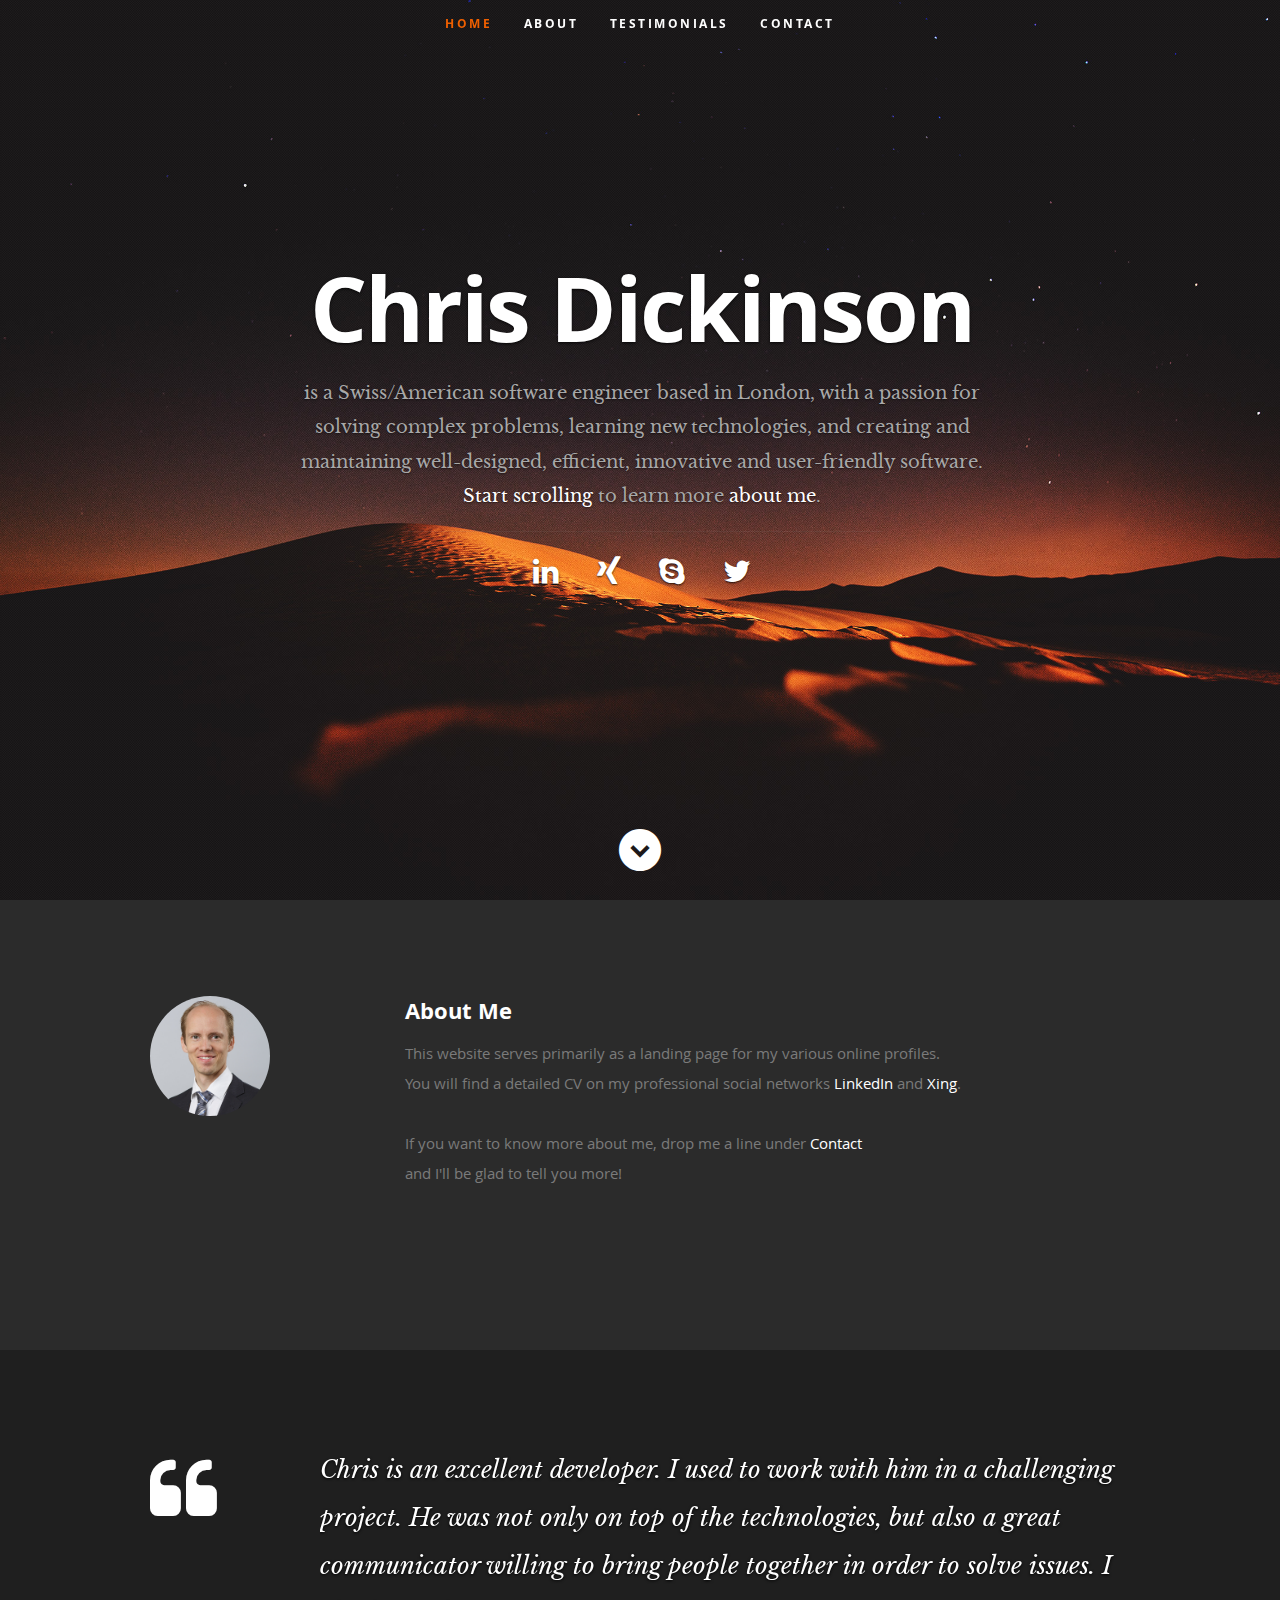
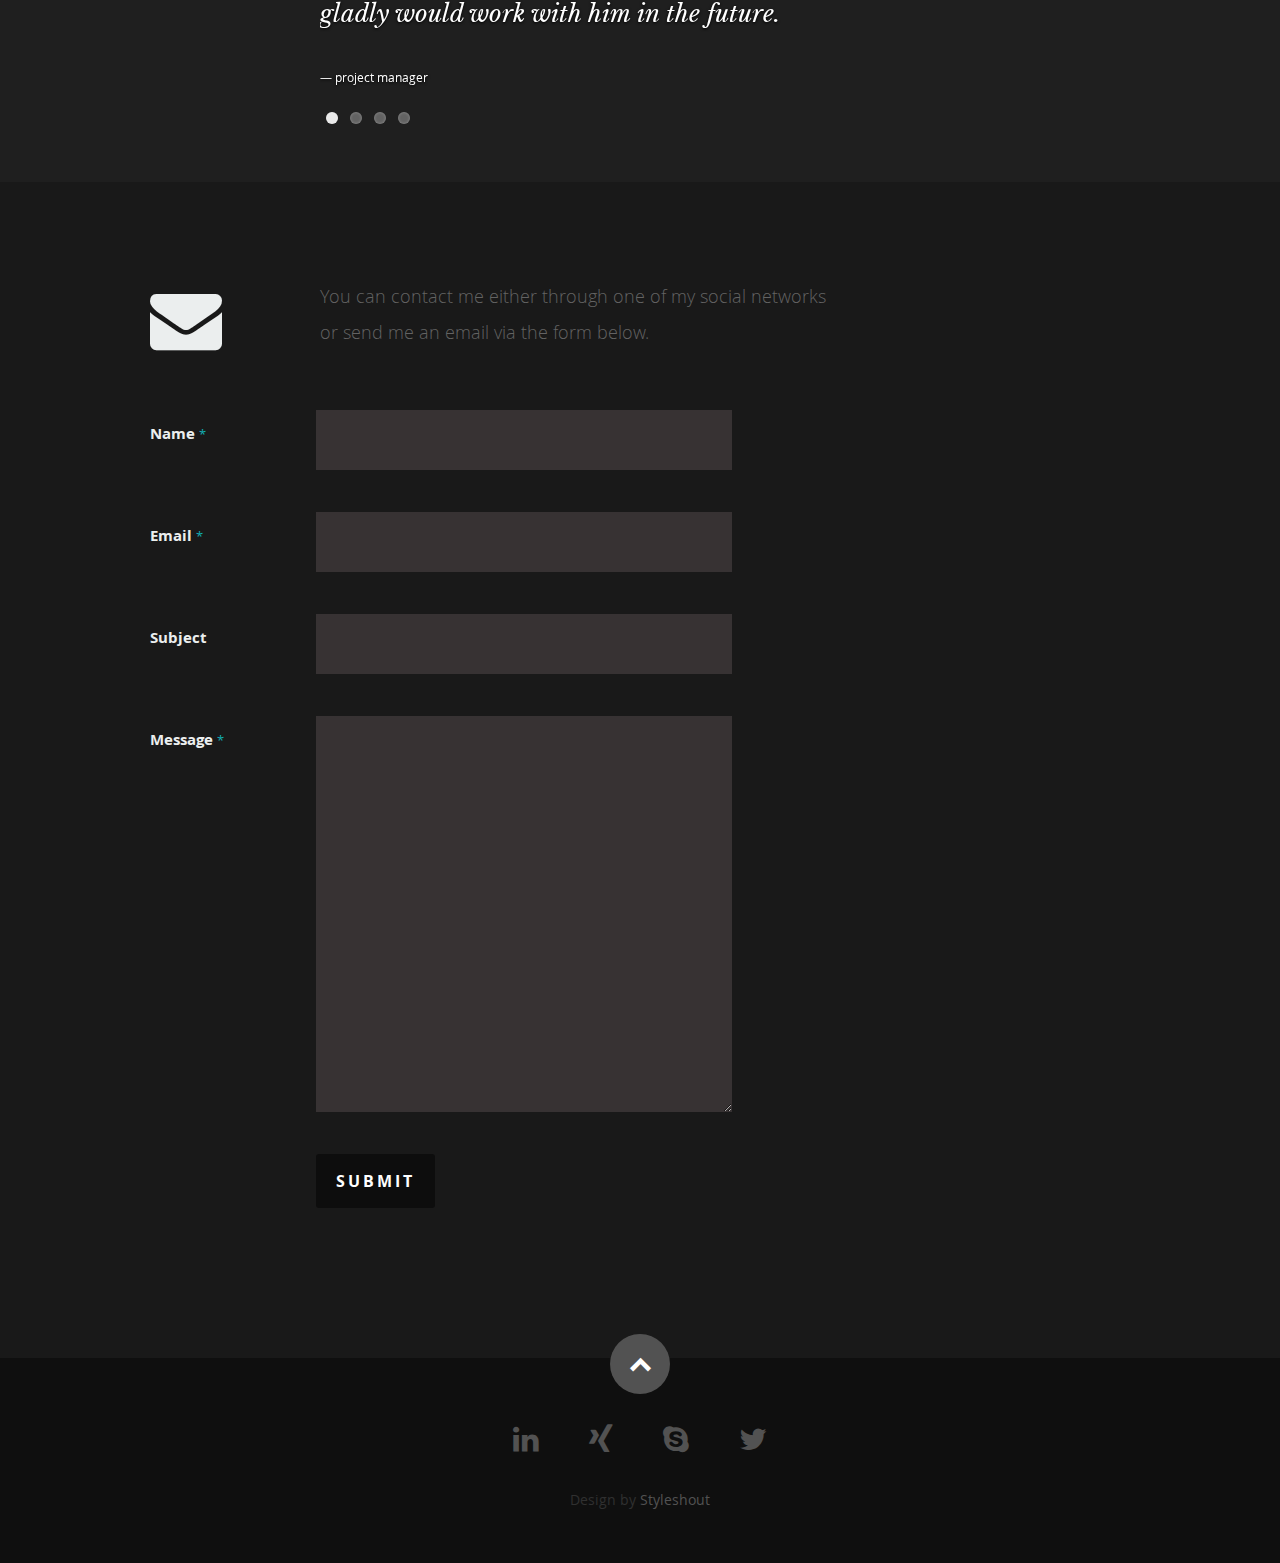
==== index.html @ 1df2025d "Prettier name attributes for 99inbound" ====
<!DOCTYPE html>
<!--[if lt IE 8 ]><html class="no-js ie ie7" lang="en"> <![endif]-->
<!--[if IE 8 ]><html class="no-js ie ie8" lang="en"> <![endif]-->
<!--[if (gte IE 8)|!(IE)]><!--><html class="no-js" lang="en"> <!--<![endif]-->
<head>

   <!--- Basic Page Needs
   ================================================== -->
   <meta charset="utf-8">
   <title>Chris Dickinson</title>
	<meta name="description" content="My personal website">
	<meta name="keywords" content="software developer, computer science, java, web application, spring, java ee, AngularJS, JSF, android">
	<meta name="author" content="Chris Dickinson">

   <!-- Mobile Specific Metas
   ================================================== -->
	<meta name="viewport" content="width=device-width, initial-scale=1, maximum-scale=1">

	<!-- CSS
    ================================================== -->
   <link rel="stylesheet" href="css/default.css">
   <link rel="stylesheet" href="css/layout.css">
   <link rel="stylesheet" href="css/media-queries.css">
   <link rel="stylesheet" href="css/magnific-popup.css">

   <!-- Script
   ================================================== -->
	<script src="js/modernizr.js"></script>

   <!-- Favicons
	================================================== -->
	<link rel="shortcut icon" href="favicon.png" >

</head>

<body>

   <!-- Header
   ================================================== -->
   <header id="home">

      <nav id="nav-wrap">

         <a class="mobile-btn" href="#nav-wrap" title="Show navigation">Show navigation</a>
	      <a class="mobile-btn" href="#" title="Hide navigation">Hide navigation</a>

         <ul id="nav" class="nav">
            <li class="current"><a class="smoothscroll" href="#home">Home</a></li>
            <li><a class="smoothscroll" href="#about">About</a></li>
            <li><a class="smoothscroll" href="#testimonials">Testimonials</a></li>
            <li><a class="smoothscroll" href="#contact">Contact</a></li>
         </ul> <!-- end #nav -->

      </nav> <!-- end #nav-wrap -->

      <div class="row banner">
         <div class="banner-text">
            <h1 class="responsive-headline">Chris Dickinson</h1>
            <h3>is a Swiss/American software engineer based in London, with a passion for solving complex problems, learning new technologies, and creating and maintaining well-designed, efficient, innovative and user-friendly software. <a class="smoothscroll" href="#about">Start scrolling</a> to learn more <a class="smoothscroll" href="#about">about me</a>.</h3>
            <hr />
            <ul class="social">
               <li><a target="_blank" title="LinkedIn" href="https://ch.linkedin.com/in/christopherdickinson"><i class="fa fa-linkedin"></i></a></li>
               <li><a target="_blank" title="Xing" href="https://www.xing.com/profile/Christopher_Dickinson2"><i class="fa fa-xing"></i></a></li>
               <li><a target="_blank" title="Skype" href="skype:switzerland_chris"><i class="fa fa-skype"></i></a></li>
               <li><a target="_blank" title="Twitter" href="https://twitter.com/switz_chris"><i class="fa fa-twitter"></i></a></li>
            </ul>
         </div>
      </div>

      <p class="scrolldown">
         <a class="smoothscroll" href="#about"><i class="icon-down-circle"></i></a>
      </p>

   </header> <!-- Header End -->


   <!-- About Section
   ================================================== -->
   <section id="about">

      <div class="row">

         <div class="three columns">

            <img class="profile-pic"  src="images/profilepic.jpg" alt="" />

         </div>

         <div class="nine columns main-col">

            <h2>About Me</h2>

            <p>This website serves primarily as a landing page for my various online profiles.<br/>
You will find a detailed CV on my professional social networks 
<a target="_blank" href="https://ch.linkedin.com/in/christopherdickinson">LinkedIn</a> and 
<a target="_blank" href="https://www.xing.com/profile/Christopher_Dickinson2">Xing</a>.
            </p>
            <p>If you want to know more about me, drop me a line under <a class="smoothscroll" href="#contact">Contact</a><br/>
and I'll be glad to tell you more!
            </p>

           <div class="row">

               <div class="columns contact-details">
                    <p class="address">&nbsp;
                    </p>
               </div>

               <div class="columns download">
                    <p>&nbsp;
                    </p>
               </div>

            </div> <!-- end row -->

         </div> <!-- end .main-col -->

      </div>

   </section> <!-- About Section End-->

   <!-- Testimonials Section
   ================================================== -->
   <section id="testimonials">

      <div class="text-container">

         <div class="row">

            <div class="two columns header-col">

               <h1><span>Client Testimonials</span></h1>

            </div>

            <div class="ten columns flex-container">

               <div class="flexslider">

                  <ul class="slides">

                     <li>
                        <blockquote>
                           <p>Chris is an excellent developer. I used to work with him in a challenging project. He was not only on top of the technologies, but also a great communicator willing to bring people together in order to solve issues. I gladly would work with him in the future.
                           </p>
                           <cite>project manager</cite>
                        </blockquote>
                     </li> <!-- slide ends -->

                     <li>
                        <blockquote>
                           <p>I really enjoyed working with Christopher. He is enthusiastic in his job, precise, targeting excellence, attentive to other team members, efficient in cooperation with others. He is a quick learner to handle new areas of expertise.
                           </p>
                           <cite>co-worker</cite>
                        </blockquote>
                     </li> <!-- slide ends -->

                     <li>
                        <blockquote>
                           <p>Die Zusammenarbeit war sehr angenehm. Du hast dich in ein neues Thema sehr schnell eingearbeitet und gehörst aktuell zu den besten im Integration Team. Du kommunizierst offen und schnell über Probleme und machst auch gleich Verbesserungsvorschläge.
                           </p>
                           <cite>Projektleiterin</cite>
                        </blockquote>
                     </li> <!-- slide ends -->

                     <li>
                        <blockquote>
                           <p>Chris a réalisé une année de très très grande qualité et a démontré un niveau d’implication très élevé dans un projet extrêmement complexe et demandant un engagement très important. Ce projet portait sur des technologies non connues de Chris au démarrage, il a démontré des facultés très grandes d’apprentissage et d’adaptation à des nouvelles situations. La satisfaction client a été très élevée, si élevée que Chris s’est profilé comme un des meilleurs du team.
                           </p>
                           <cite>supérieur</cite>
                        </blockquote>
                     </li> <!-- slide ends -->

                  </ul>

               </div> <!-- div.flexslider ends -->

            </div> <!-- div.flex-container ends -->

         </div> <!-- row ends -->

       </div>  <!-- text-container ends -->

   </section> <!-- Testimonials Section End-->


   <!-- Contact Section
   ================================================== -->
   <section id="contact">

         <div class="row section-head">

            <div class="two columns header-col">

               <h1><span>Get In Touch</span></h1>

            </div>

            <div class="ten columns">


               <p class="lead">You can contact me either through one of my social networks<br/>
                  or send me an email via the form below.</p>
            </div>

         </div>

         <div class="row">

            <div class="eight columns">

               <!-- form --> 
               <form action="" method="post" id="contactForm" name="contact form">
					<fieldset>

                  <div>
						   <label for="contactName">Name <span class="required">*</span></label>
						   <input type="text" value="" size="35" id="contactName" name="name">
                  </div>

                  <div>
						   <label for="contactEmail">Email <span class="required">*</span></label>
						   <input type="text" value="" size="35" id="contactEmail" name="email">
                  </div>

                  <div>
						   <label for="contactSubject">Subject</label>
						   <input type="text" value="" size="35" id="contactSubject" name="subject">
                  </div>

                  <div>
                     <label for="contactMessage">Message <span class="required">*</span></label>
                     <textarea cols="50" rows="15" id="contactMessage" name="message"></textarea>
                  </div>

                  <div>
                     <button class="submit">Submit</button>
                     <span id="image-loader">
                        <img alt="" src="images/loader.gif">
                     </span>
                  </div>
<input type="hidden" name="company" value="chris.dickinson.ch" />
					</fieldset>
               </form> 
               <!-- Form End -->

               <!-- contact-warning -->
               <div id="message-warning"> Error!</div>
               <!-- contact-success -->
				   <div id="message-success">
                  <i class="fa fa-check"></i>Your message was sent, thank you!<br>
				   </div>

            </div>

      </div>

   </section> <!-- Contact Section End-->


   <!-- footer
   ================================================== -->
   <footer>

      <div class="row">

         <div class="twelve columns">

            <ul class="social-links">
               <li><a target="_blank" title="LinkedIn" href="https://ch.linkedin.com/in/christopherdickinson"><i class="fa fa-linkedin"></i></a></li>
               <li><a target="_blank" title="Xing" href="https://www.xing.com/profile/Christopher_Dickinson2"><i class="fa fa-xing"></i></a></li>
               <li><a target="_blank" title="Skype" href="skype:switzerland_chris"><i class="fa fa-skype"></i></a></li>
               <li><a target="_blank" title="Twitter" href="https://twitter.com/switz_chris"><i class="fa fa-twitter"></i></a></li>
            </ul>

            <ul class="copyright">
               <li>Design by <a title="Styleshout" href="http://www.styleshout.com/">Styleshout</a></li>   
            </ul>

         </div>

         <div id="go-top"><a class="smoothscroll" title="Back to Top" href="#home"><i class="icon-up-open"></i></a></div>

      </div>

   </footer> <!-- Footer End-->

   <!-- Java Script
   ================================================== -->
   <script src="https://ajax.googleapis.com/ajax/libs/jquery/1.10.2/jquery.min.js"></script>
   <script>window.jQuery || document.write('<script src="js/jquery-1.10.2.min.js"><\/script>')</script>
   <script type="text/javascript" src="js/jquery-migrate-1.2.1.min.js"></script>

   <script src="js/jquery.flexslider.js"></script>
   <script src="js/waypoints.js"></script>
   <script src="js/jquery.fittext.js"></script>
   <script src="js/magnific-popup.js"></script>
   <script src="js/init.js"></script>

</body>

</html>
---- css/default.css ----
/*
=====================================================================
*   Ceevee v1.0 Default Stylesheet
*   url: styleshout.com
*   03-17-2014
=====================================================================

TOC:
a. Webfonts and Icon fonts
b. Reset
c. Default Styles
   1. Basic
   2. Typography
   3. Links
   4. Images
   5. Buttons
   6. Forms
d. Grid
e. Others
   1. Clearing
   2. Misc

=====================================================================  */

/* ------------------------------------------------------------------ */
/* a. Webfonts and Icon fonts
 ------------------------------------------------------------------ */

@import url("fonts.css");
@import url("fontello/css/fontello.css");
@import url("font-awesome/css/font-awesome.min.css");

/* ------------------------------------------------------------------
/* b. Reset
      Adapted from:
      Normalize.css - https://github.com/necolas/normalize.css/
      HTML5 Doctor Reset - html5doctor.com/html-5-reset-stylesheet/
/* ------------------------------------------------------------------ */

html, body, div, span, object, iframe,
h1, h2, h3, h4, h5, h6, p, blockquote, pre,
abbr, address, cite, code,
del, dfn, em, img, ins, kbd, q, samp,
small, strong, sub, sup, var,
b, i,
dl, dt, dd, ol, ul, li,
fieldset, form, label, legend,
table, caption, tbody, tfoot, thead, tr, th, td,
article, aside, canvas, details, figcaption, figure,
footer, header, hgroup, menu, nav, section, summary,
time, mark, audio, video {
   margin: 0;
   padding: 0;
   border: 0;
   outline: 0;
   font-size: 100%;
   vertical-align: baseline;
   background: transparent;
}

article,aside,details,figcaption,figure,
footer,header,hgroup,menu,nav,section {
   display: block;
}

audio,
canvas,
video {
   display: inline-block;
}

audio:not([controls]) {
   display: none;
   height: 0;
}

[hidden] { display: none; }

code, kbd, pre, samp {
   font-family: monospace, serif;
   font-size: 1em;
}

pre {
   white-space: pre;
   white-space: pre-wrap;
   word-wrap: break-word;
}

blockquote, q { quotes: &#8220 &#8220; }

blockquote:before, blockquote:after,
q:before, q:after {
   content: '';
   content: none;
}

ins {
   background-color: #ff9;
   color: #000;
   text-decoration: none;
}

mark {
   background-color: #A7F4F6;
   color: #555;
}

del { text-decoration: line-through; }

abbr[title], dfn[title] {
   border-bottom: 1px dotted;
   cursor: help;
}

table {
   border-collapse: collapse;
   border-spacing: 0;
}


/* ------------------------------------------------------------------ */
/* c. Default and Basic Styles
      Adapted from:
      Skeleton CSS Framework - http://www.getskeleton.com/
      Typeplate Typographic Starter Kit - http://typeplate.com/
/* ------------------------------------------------------------------ */

/*  1. Basic  ------------------------------------------------------- */

*,
*:before,
*:after {
   -moz-box-sizing: border-box;
   -webkit-box-sizing: border-box;
   box-sizing: border-box;
}

html {
   font-size: 62.5%;
   -webkit-font-smoothing: antialiased;
}

body {
   background: #fff;
   font-family: 'opensans-regular', sans-serif;
   font-weight: normal;
   font-size: 15px;
   line-height: 30px;
	color: #838C95;

   -webkit-font-smoothing: antialiased; /* Fix for webkit rendering */
	-webkit-text-size-adjust: 100%;
}

/*  2. Typography
       Vertical rhythm with leading derived from 6
--------------------------------------------------------------------- */

h1, h2, h3, h4, h5, h6 {
   color: #313131;
	font-family: 'opensans-bold', sans-serif;
   font-weight: normal;
}
h1 a, h2 a, h3 a, h4 a, h5 a, h6 a { font-weight: inherit; }
h1 { font-size: 38px; line-height: 42px; margin-bottom: 12px; letter-spacing: -1px; }
h2 { font-size: 28px; line-height: 36px; margin-bottom: 6px; }
h3 { font-size: 22px; line-height: 30px; margin-bottom: 12px; }
h4 { font-size: 20px; line-height: 30px; margin-bottom: 6px; }
h5 { font-size: 18px; line-height: 30px; }
h6 { font-size: 14px; line-height: 30px; }
.subheader { }

p { margin: 0 0 30px 0; }
p img { margin: 0; }
p.lead {
   font: 19px/36px 'opensans-light', sans-serif;
   margin-bottom: 18px;
}

/* for 'em' and 'strong' tags, font-size and line-height should be same with
the body tag due to rendering problems in some browsers */
em { font: 15px/30px 'opensans-italic', sans-serif; }
strong, b { font: 15px/30px 'opensans-bold', sans-serif; }
small { font-size: 11px; line-height: inherit; }

/*	Blockquotes */
blockquote {
   margin: 30px 0px;
   padding-left: 40px;
   position: relative;
}
blockquote:before {
   content: "\201C";
   opacity: 0.45;
   font-size: 80px;
   line-height: 0px;
   margin: 0;
   font-family: arial, sans-serif;

   position: absolute;
   top:  30px;
	left: 0;
}
blockquote p {
   font-family: 'librebaskerville-italic', serif;
   padding: 0;
   font-size: 18px;
   line-height: 36px;
}
blockquote cite {
   display: block;
   font-size: 12px;
   font-style: normal;
   line-height: 18px;
}
blockquote cite:before { content: "\2014 \0020"; }
blockquote cite a,
blockquote cite a:visited { color: #8B9798; border: none }

/* ---------------------------------------------------------------------
/*  Pull Quotes Markup
/*
    <aside class="pull-quote">
		<blockquote>
			<p></p>
		</blockquote>
	 </aside>
/*
/* --------------------------------------------------------------------- */
.pull-quote {
   position: relative;
	padding: 18px 30px 18px 0px;
}
.pull-quote:before,
.pull-quote:after {
	height: 1em;
	opacity: 0.45;
	position: absolute;
	font-size: 80px;
   font-family: Arial, Sans-Serif;
}
.pull-quote:before {
	content: "\201C";
	top:  33px;
	left: 0;
}
.pull-quote:after {
	content: '\201D';
	bottom: -33px;
	right: 0;
}
.pull-quote blockquote {
   margin: 0;
}
.pull-quote blockquote:before {
   content: none;
}

/* Abbreviations */
abbr {
   font-family: 'opensans-bold', sans-serif;
	font-variant: small-caps;
	text-transform: lowercase;
   letter-spacing: .5px;
	color: gray;
}
abbr:hover { cursor: help; }

/* drop cap */
.drop-cap:first-letter {
	float: left;
	margin: 0;
	padding: 14px 6px 0 0;
	font-size: 84px;
	font-family: /* Copperplate */ 'opensans-bold', sans-serif;
   line-height: 60px;
	text-indent: 0;
	background: transparent;
	color: inherit;
}

hr { border: solid #E3E3E3; border-width: 1px 0 0; clear: both; margin: 11px 0 30px; height: 0; }


/*  3. Links  ------------------------------------------------------- */

a, a:visited {
   text-decoration: none;
   outline: 0;
   color: #11ABB0;

   -webkit-transition: color .3s ease-in-out;
   -moz-transition: color .3s ease-in-out;
   -o-transition: color .3s ease-in-out;
   transition: color .3s ease-in-out;
}
a:hover, a:focus { color: #313131; }
p a, p a:visited { line-height: inherit; }


/*  4. List  --------------------------------------------------------- */

ul, ol { margin-bottom: 24px; margin-top: 12px; }
ul { list-style: none outside; }
ol { list-style: decimal; }
ol, ul.square, ul.circle, ul.disc { margin-left: 30px; }
ul.square { list-style: square outside; }
ul.circle { list-style: circle outside; }
ul.disc { list-style: disc outside; }
ul ul, ul ol,
ol ol, ol ul { margin: 6px 0 6px 30px; }
ul ul li, ul ol li,
ol ol li, ol ul li { margin-bottom: 6px; }
li { line-height: 18px; margin-bottom: 12px; }
ul.large li { }
li p { }

/* ---------------------------------------------------------------------
/*  Stats Tab Markup

    <ul class="stats-tabs">
		<li><a href="#">[value]<b>[name]</b></a></li>
	 </ul>

    Extend this object into your markup.
/*
/* --------------------------------------------------------------------- */
.stats-tabs {
   padding: 0;
   margin: 24px 0;
}
.stats-tabs li {
	display: inline-block;
	margin: 0 10px 18px 0;
	padding: 0 10px 0 0;
	border-right: 1px solid #ccc;
}
.stats-tabs li:last-child {
	margin: 0;
	padding: 0;
	border: none;
}
.stats-tabs li a {
	display: inline-block;
	font-size: 22px;
	font-family: 'opensans-bold', sans-serif;
   border: none;
   color: #313131;
}
.stats-tabs li a:hover {
   color:#11ABB0;
}
.stats-tabs li a b {
	display: block;
	margin: 6px 0 0 0;
	font-size: 13px;
	font-family: 'opensans-regular', sans-serif;
   color: #8B9798;
}

/* definition list */
dl { margin: 12px 0; }
dt { margin: 0; color:#11ABB0; }
dd { margin: 0 0 0 20px; }

/* Lining Definition Style Markup */
.lining dt,
.lining dd {
	display: inline;
	margin: 0;
}
.lining dt + dt:before,
.lining dd + dt:before {
	content: "\A";
	white-space: pre;
}
.lining dd + dd:before {
	content: ", ";
}
.lining dd:before {
	content: ": ";
	margin-left: -0.2em;
}

/* Dictionary Definition Style Markup */
.dictionary-style dt {
	display: inline;
	counter-reset: definitions;
}
.dictionary-style dt + dt:before {
	content: ", ";
	margin-left: -0.2em;
}
.dictionary-style dd {
	display: block;
	counter-increment: definitions;
}
.dictionary-style dd:before {
	content: counter(definitions, decimal) ". ";
}

/* Pagination */
.pagination {
   margin: 36px auto;
   text-align: center;
}
.pagination ul li {
   display: inline-block;
   margin: 0;
   padding: 0;
}
.pagination .page-numbers {
   font: 15px/18px 'opensans-bold', sans-serif;
   display: inline-block;
   padding: 6px 10px;
   margin-right: 3px;
   margin-bottom: 6px;
	color: #6E757C;
	background-color: #E6E8EB;

	-webkit-transition: all 200ms ease-in-out;
	-moz-transition: all 200ms ease-in-out;
	-o-transition: all 200ms ease-in-out;
	-ms-transition: all 200ms ease-in-out;
	transition: all 200ms ease-in-out;

   -moz-border-radius: 3px;
   -webkit-border-radius: 3px;
   -khtml-border-radius: 3px;
	border-radius: 3px;
}
.pagination .page-numbers:hover {
   background: #838A91;
   color: #fff;
}
.pagination .current,
.pagination .current:hover {
   background-color: #11ABB0;
   color: #fff;
}
.pagination .inactive,
.pagination .inactive:hover {
   background-color: #E6E8EB;
	color: #A9ADB2;
}
.pagination .prev, .pagination .next {}

/*  5. Images  --------------------------------------------------------- */

img {
   max-width: 100%;
   height: auto;
}
img.pull-right { margin: 12px 0px 0px 18px; }
img.pull-left { margin: 12px 18px 0px 0px; }

/*  6. Buttons  --------------------------------------------------------- */

.button,
.button:visited,
button,
input[type="submit"],
input[type="reset"],
input[type="button"] {
   font: 16px/30px 'opensans-bold', sans-serif;
   background: #11ABB0;
   display: inline-block;
	text-decoration: none;
   letter-spacing: 0;
   color: #fff;
	padding: 12px 20px;
	margin-bottom: 18px;
   border: none;
   cursor: pointer;
   height: auto;

   -webkit-transition: all .2s ease-in-out;
	-moz-transition: all .2s ease-in-out;
	-o-transition: all .2s ease-in-out;
	-ms-transition: all .2s ease-in-out;
	transition: all .2s ease-in-out;

   -moz-border-radius: 3px;
   -webkit-border-radius: 3px;
   -khtml-border-radius: 3px;
   border-radius: 3px;
}

.button:hover,
button:hover,
input[type="submit"]:hover,
input[type="reset"]:hover,
input[type="button"]:hover {
   background: #3d4145;
   color: #fff;
}

.button:active,
button:active,
input[type="submit"]:active,
input[type="reset"]:active,
input[type="button"]:active {
   background: #3d4145;
   color: #fff;
}

.button.full-width,
button.full-width,
input[type="submit"].full-width,
input[type="reset"].full-width,
input[type="button"].full-width {
	width: 100%;
	padding-left: 0 !important;
	padding-right: 0 !important;
	text-align: center;
}

/* Fix for odd Mozilla border & padding issues */
button::-moz-focus-inner,
input::-moz-focus-inner {
    border: 0;
    padding: 0;
}


/*  7. Forms  --------------------------------------------------------- */

form { margin-bottom: 24px; }
fieldset { margin-bottom: 24px; }

input[type="text"],
input[type="password"],
input[type="email"],
textarea,
select {
   display: block;
   padding: 18px 15px;
   margin: 0 0 24px 0;
   border: 0;
   outline: none;
   vertical-align: middle;
   min-width: 225px;
	max-width: 100%;
   font-size: 15px;
   line-height: 24px;
	color: #647373;
	background: #D3D9D9;

}

/* select { padding: 0;
   width: 220px;
   } */

input[type="text"]:focus,
input[type="password"]:focus,
input[type="email"]:focus,
textarea:focus {
   color: #B3B7BC;
	background-color: #3d4145;
}

textarea { min-height: 220px; }

label,
legend {
   font: 16px/24px 'opensans-bold', sans-serif;
	margin: 12px 0;
   color: #3d4145;
   display: block;
}
label span,
legend span {
	color: #8B9798;
   font: 14px/24px 'opensans-regular', sans-serif;
}

input[type="checkbox"],
input[type="radio"] {
    font-size: 15px;
    color: #737373;
}

input[type="checkbox"] { display: inline; }

/* ------------------------------------------------------------------ */
/* d. Grid
---------------------------------------------------------------------
   gutter = 40px.
/* ------------------------------------------------------------------ */

/* default
--------------------------------------------------------------- */
.row {
   width: 96%;
   max-width: 1020px;
   margin: 0 auto;
}
/* fixed width for IE8 */
.ie .row { width: 1000px ; }

.narrow .row { max-width: 980px; }

.row .row { width: auto; max-width: none; margin: 0 -20px; }

/* row clearing */
.row:before,
.row:after {
    content: " ";
    display: table;
}
.row:after {
    clear: both;
}

.column, .columns {
   position: relative;
   padding: 0 20px;
   min-height: 1px;
   float: left;
}
.column.centered, .columns.centered  {
    float: none;
    margin: 0 auto;
}

/* removed gutters */
.row.collapsed > .column,
.row.collapsed > .columns,
.column.collapsed, .columns.collapsed  { padding: 0; }

[class*="column"] + [class*="column"]:last-child { float: right; }
[class*="column"] + [class*="column"].end { float: right; }

/* column widths */
.row .one         { width: 8.33333%; }
.row .two         { width: 16.66667%; }
.row .three       { width: 25%; }
.row .four        { width: 33.33333%; }
.row .five        { width: 41.66667%; }
.row .six         { width: 50%; }
.row .seven       { width: 58.33333%; }
.row .eight       { width: 66.66667%; }
.row .nine        { width: 75%; }
.row .ten         { width: 83.33333%; }
.row .eleven      { width: 91.66667%; }
.row .twelve      { width: 100%; }

/* Offsets */
.row .offset-1    { margin-left: 8.33333%; }
.row .offset-2    { margin-left: 16.66667%; }
.row .offset-3    { margin-left: 25%; }
.row .offset-4    { margin-left: 33.33333%; }
.row .offset-5    { margin-left: 41.66667%; }
.row .offset-6    { margin-left: 50%; }
.row .offset-7    { margin-left: 58.33333%; }
.row .offset-8    { margin-left: 66.66667%; }
.row .offset-9    { margin-left: 75%; }
.row .offset-10   { margin-left: 83.33333%; }
.row .offset-11   { margin-left: 91.66667%; }

/* Push/Pull */
.row .push-1      { left: 8.33333%; }
.row .pull-1      { right: 8.33333%; }
.row .push-2      { left: 16.66667%; 	}
.row .pull-2      { right: 16.66667%; }
.row .push-3      { left: 25%; }
.row .pull-3      { right: 25%;	}
.row .push-4      { left: 33.33333%; }
.row .pull-4      { right: 33.33333%; }
.row .push-5      { left: 41.66667%; }
.row .pull-5      { right: 41.66667%; }
.row .push-6      { left: 50%; }
.row .pull-6      { right: 50%; }
.row .push-7      { left: 58.33333%; }
.row .pull-7      { right: 58.33333%; }
.row .push-8      { left: 66.66667%; 	}
.row .pull-8      { right: 66.66667%; }
.row .push-9      { left: 75%; }
.row .pull-9      { right: 75%; }
.row .push-10     { left: 83.33333%; }
.row .pull-10     { right: 83.33333%; }
.row .push-11     { left: 91.66667%; }
.row .pull-11     { right: 91.66667%; }

/* block grids
--------------------------------------------------------------------- */
.bgrid-sixths [class*="column"]   { width: 16.66667%; }
.bgrid-quarters [class*="column"] { width: 25%; }
.bgrid-thirds [class*="column"]   { width: 33.33333%; }
.bgrid-halves [class*="column"]   { width: 50%; }

[class*="bgrid"] [class*="column"] + [class*="column"]:last-child { float: left; }

/* Left clearing for block grid columns - columns that changes width in
different screen sizes. Allows columns with different heights to align
properly.
--------------------------------------------------------------------- */
.first { clear: left; }   /* first column in default screen */
.s-first { clear: none; } /* first column in smaller screens */

/* smaller screens
--------------------------------------------------------------- */
@media only screen and (max-width: 900px) {

   /* block grids on small screens */
   .s-bgrid-sixths [class*="column"]   { width: 16.66667%; }
   .s-bgrid-quarters [class*="column"] { width: 25%; }
   .s-bgrid-thirds [class*="column"]   { width: 33.33333%; }
   .s-bgrid-halves [class*="column"]   { width: 50%; }

   /* block grids left clearing */
   .first { clear: none; }
   .s-first { clear: left; }

}

/* mobile wide/smaller tablets
--------------------------------------------------------------- */
@media only screen and (max-width: 767px) {

   .row {
	   width: 460px;
	   margin: 0 auto;
      padding: 0;
	}
   .column, .columns {
	   width: auto !important;
	   float: none;
	   margin-left: 0;
	   margin-right: 0;
      padding: 0 30px;
   }
   .row .row { width: auto; max-width: none; margin: 0 -30px; }

   [class*="column"] + [class*="column"]:last-child { float: none; }
   [class*="bgrid"] [class*="column"] + [class*="column"]:last-child { float: none; }

   /* Offsets */
   .row .offset-1    { margin-left: 0%; }
   .row .offset-2    { margin-left: 0%; }
   .row .offset-3    { margin-left: 0%; }
   .row .offset-4    { margin-left: 0%; }
   .row .offset-5    { margin-left: 0%; }
   .row .offset-6    { margin-left: 0%; }
   .row .offset-7    { margin-left: 0%; }
   .row .offset-8    { margin-left: 0%; }
   .row .offset-9    { margin-left: 0%; }
   .row .offset-10   { margin-left: 0%; }
   .row .offset-11   { margin-left: 0%; }
}

/* mobile narrow
--------------------------------------------------------------- */
@media only screen and (max-width: 460px) {

   .row { width: auto; }

}

/* larger screens
--------------------------------------------------------------- */
@media screen and (min-width: 1200px) {

   .wide .row { max-width: 1180px; }

}

/* ------------------------------------------------------------------ */
/* e. Others
/* ------------------------------------------------------------------ */

/*  1. Clearing
    (http://nicolasgallagher.com/micro-clearfix-hack/
--------------------------------------------------------------------- */

.cf:before,
.cf:after {
    content: " ";
    display: table;
}
.cf:after {
    clear: both;
}

/*  2. Misc -------------------------------------------------------- */

.remove-bottom { margin-bottom: 0 !important; }
.half-bottom { margin-bottom: 12px !important; }
.add-bottom { margin-bottom: 24px !important; }
.no-border { border: none; }

.text-center  { text-align: center !important; }
.text-left    { text-align: left !important; }
.text-right   { text-align: right !important; }
.pull-left    { float: left !important; }
.pull-right   { float: right !important; }
.align-center {
	margin-left: auto !important;
	margin-right: auto !important;
	text-align: center !important;
}
---- css/layout.css ----
/*
=====================================================================
*   Ceevee v1.0 Layout Stylesheet
*   url: styleshout.com
*   03-18-2014
=====================================================================

   TOC:
   a. General Styles
   b. Header Styles
   c. About Section
   d. Resume Section
   e. Portfolio Section
   f. Call To Action Section
   g. Testimonials Section
   h. Contact Section
   i. Footer

===================================================================== */

/* ------------------------------------------------------------------ */
/* a. General Styles
/* ------------------------------------------------------------------ */

body { background: #0f0f0f; }

/* ------------------------------------------------------------------ */
/* b. Header Styles
/* ------------------------------------------------------------------ */

header {
   position: relative;
   height: 800px;
   min-height: 500px;
   width: 100%;
   background: #161415 url(../images/header-background.jpg) no-repeat top center;
   background-size: cover !important;
	-webkit-background-size: cover !important;
   text-align: center;
   overflow: hidden;
}

/* vertically center banner section */
header:before {
   content: '';
   display: inline-block;
   vertical-align: middle;
   height: 100%;
}
header .banner {
   display: inline-block;
   vertical-align: middle;
   margin: 0 auto;
   width: 85%;
   padding-bottom: 30px;s
   text-align: center;
}

header .banner-text { width: 100%; }
header .banner-text h1 {
   font: 90px/1.1em 'opensans-bold', sans-serif;
   color: #fff;
   letter-spacing: -2px;
   margin: 0 auto 18px auto;
   text-shadow: 0px 1px 3px rgba(0, 0, 0, .8);
}
header .banner-text h3 {
   font: 18px/1.9em 'librebaskerville-regular', serif;
   color: #A8A8A8;
   margin: 0 auto;
   width: 70%;
   text-shadow: 0px 1px 2px rgba(0, 0, 0, .5);
}
header .banner-text h3 span,
header .banner-text h3 a {
   color: #fff;
}
header .banner-text hr {
   width: 47%;
   margin: 18px auto 24px auto;
   border-color: #2F2D2E;
   border-color: rgba(150, 150, 150, .1);
}

/* header social links */
header .social {
   margin: 24px 0;
   padding: 0;
   font-size: 30px;
   text-shadow: 0px 1px 2px rgba(0, 0, 0, .8);
}
header .social li {
   display: inline-block;
   margin: 0 15px;
   padding: 0;
}
header .social li a { color: #fff; }
header .social li a:hover { color: #11ABB0; }

/* scrolldown link */
header .scrolldown a {
   position: absolute;
   bottom: 30px;
   left: 50%;
   margin-left: -29px;
   color: #fff;
   display: block;
   height: 42px;
   width: 42px;
   font-size: 42px;
   line-height: 42px;
   color: #fff;
   border-radius: 100%;

   -webkit-transition: all .3s ease-in-out;
   -moz-transition: all .3s ease-in-out;
   -o-transition: all .3s ease-in-out;
   transition: all .3s ease-in-out;
}
header .scrolldown a:hover { color: #11ABB0; }

/* primary navigation
--------------------------------------------------------------------- */
#nav-wrap ul, #nav-wrap li, #nav-wrap a {
	 margin: 0;
	 padding: 0;
	 border: none;
	 outline: none;
}

/* nav-wrap */
#nav-wrap {
   font: 12px 'opensans-bold', sans-serif;
   width: 100%;
   text-transform: uppercase;
   letter-spacing: 2.5px;
   margin: 0 auto;
   z-index: 100;
   position: fixed;
   left: 0;
   top: 0;
}
.opaque { background-color: #333; }

/* hide toggle button */
#nav-wrap > a.mobile-btn { display: none; }

ul#nav {
   min-height: 48px;
   width: auto;

   /* center align the menu */
   text-align: center;
}
ul#nav li {
   position: relative;
   list-style: none;
   height: 48px;
   display: inline-block;
}

/* Links */
ul#nav li a {

/* 8px padding top + 8px padding bottom + 32px line-height = 48px */

   display: inline-block;
   padding: 8px 13px;
   line-height: 32px;
	text-decoration: none;
   text-align: left;
   color: #fff;

	-webkit-transition: color .2s ease-in-out;
	-moz-transition: color .2s ease-in-out;
	-o-transition: color .2s ease-in-out;
	-ms-transition: color .2s ease-in-out;
	transition: color .2s ease-in-out;
}

ul#nav li a:active { background-color: transparent !important; }
ul#nav li.current a { color: #F06000; }


/* ------------------------------------------------------------------ */
/* c. About Section
/* ------------------------------------------------------------------ */

#about {
   background: #2B2B2B;
   padding-top: 96px;
   padding-bottom: 66px;
   overflow: hidden;
}

#about a, #about a:visited  { color: #fff; }
#about a:hover, #about a:focus { color: #11ABB0; }

#about h2 {
   font: 22px/30px 'opensans-bold', sans-serif;
   color: #fff;
   margin-bottom: 12px;
}
#about p {
   line-height: 30px;
   color: #7A7A7A;
}
#about .profile-pic {
   position: relative;
   width: 120px;
   height: 120px;
   border-radius: 100%;
}
#about .contact-details { width: 41.66667%; }
#about .download {
   width: 58.33333%;
   padding-top: 6px;
}
#about .main-col { padding-right: 5%; }
#about .download .button {
   margin-top: 6px;
   background: #444;
}
#about .download .button:hover {
   background: #fff;
   color: #2B2B2B;
}
#about .download .button i {
   margin-right: 15px;
   font-size: 20px;
}


/* ------------------------------------------------------------------ */
/* d. Resume Section
/* ------------------------------------------------------------------ */

#resume {
   background: #fff;
   padding-top: 90px;
   padding-bottom: 72px;
   overflow: hidden;
}

#resume a, #resume a:visited  { color: #11ABB0; }
#resume a:hover, #resume a:focus { color: #313131; }

#resume h1 {
   font: 18px/24px 'opensans-bold', sans-serif;
   text-transform: uppercase;
   letter-spacing: 1px;
}
#resume h1 span {
   border-bottom: 3px solid #11ABB0;
   padding-bottom: 6px;
}
#resume h3 {
   font: 25px/30px 'opensans-bold', sans-serif;
}

#resume .header-col { padding-top: 9px; }
#resume .main-col { padding-right: 10%; }

.education, .work {
   margin-bottom: 48px;
   padding-bottom: 24px;
   border-bottom: 1px solid #E8E8E8;
}
#resume .info {
   font: 16px/24px 'librebaskerville-italic', serif;
   color: #6E7881;
   margin-bottom: 18px;
   margin-top: 9px;
}
#resume .info span {
   margin-right: 5px;
   margin-left: 5px;
}
#resume .date {
   font: 15px/24px 'opensans-regular', sans-serif;
   margin-top: 6px;
}

/*----------------------------------------------*/
/*	Skill Bars
/*----------------------------------------------*/

.bars {
	width: 95%;
	float: left;
	padding: 0;
	text-align: left;
}
.bars .skills {
  	margin-top: 36px;
   list-style: none;
}
.bars li {
   position: relative;
  	margin-bottom: 60px;
  	background: #ccc;
  	height: 42px;
  	border-radius: 3px;
}
.bars li em {
	font: 15px 'opensans-bold', sans-serif;
   color: #313131;
	text-transform: uppercase;
   letter-spacing: 2px;
	font-weight: normal;
   position: relative;
	top: -36px;
}
.bar-expand {
   position: absolute;
   left: 0;
   top: 0;

   margin: 0;
   padding-right: 24px;
  	background: #313131;
   display: inline-block;
  	height: 42px;
   line-height: 42px;
   border-radius: 3px 0 0 3px;
}

.photoshop {
  	width: 60%;
  	-moz-animation: photoshop 2s ease;
  	-webkit-animation: photoshop 2s ease;
}
.illustrator {
  	width: 55%;
  	-moz-animation: illustrator 2s ease;
  	-webkit-animation: illustrator 2s ease;
}
.wordpress {
  	width: 50%;
  	-moz-animation: wordpress 2s ease;
  	-webkit-animation: wordpress 2s ease;
}
.css {
  	width: 90%;
  	-moz-animation: css 2s ease;
  	-webkit-animation: css 2s ease;
}
.html5 {
  	width: 80%;
  	-moz-animation: html5 2s ease;
  	-webkit-animation: html5 2s ease;
}
.jquery {
  	width: 50%;
  	-moz-animation: jquery 2s ease;
  	-webkit-animation: jquery 2s ease;
}

@-moz-keyframes photoshop {
  0%   { width: 0px;  }
  100% { width: 60%;  }
}
@-moz-keyframes illustrator {
  0%   { width: 0px;  }
  100% { width: 55%;  }
}
@-moz-keyframes wordpress {
  0%   { width: 0px;  }
  100% { width: 50%;  }
}
@-moz-keyframes css {
  0%   { width: 0px;  }
  100% { width: 90%;  }
}
@-moz-keyframes html5 {
  0%   { width: 0px;  }
  100% { width: 80%;  }
}
@-moz-keyframes jquery {
  0%   { width: 0px;  }
  100% { width: 50%;  }
}

@-webkit-keyframes photoshop {
  0%   { width: 0px;  }
  100% { width: 60%;  }
}
@-webkit-keyframes illustrator {
  0%   { width: 0px;  }
  100% { width: 55%;  }
}
@-webkit-keyframes wordpress {
  0%   { width: 0px;  }
  100% { width: 50%;  }
}
@-webkit-keyframes css {
  0%   { width: 0px;  }
  100% { width: 90%;  }
}
@-webkit-keyframes html5 {
  0%   { width: 0px;  }
  100% { width: 80%;  }
}
@-webkit-keyframes jquery {
  0%   { width: 0px;  }
  100% { width: 50%;  }
}

/* ------------------------------------------------------------------ */
/* e. Portfolio Section
/* ------------------------------------------------------------------ */

#portfolio {
   background: #ebeeee;
   padding-top: 90px;
   padding-bottom: 60px;
}
#portfolio h1 {
   font: 15px/24px 'opensans-semibold', sans-serif;
   text-transform: uppercase;
   letter-spacing: 1px;
   text-align: center;
   margin-bottom: 48px;
   color: #95A3A3;
}

/* Portfolio Content */
#portfolio-wrapper .columns { margin-bottom: 36px; }
.portfolio-item .item-wrap {
   background: #fff;
   overflow: hidden;
   position: relative;

   -webkit-transition: all 0.3s ease-in-out;
	-moz-transition: all 0.3s ease-in-out;
	-o-transition: all 0.3s ease-in-out;
	-ms-transition: all 0.3s ease-in-out;
	transition: all 0.3s ease-in-out;
}
.portfolio-item .item-wrap a {
   display: block;
   cursor: pointer;
}

/* overlay */
.portfolio-item .item-wrap .overlay {
   position: absolute;
   left: 0;
   top: 0;
   width: 100%;
   height: 100%;

	opacity: 0;
	-moz-opacity: 0;
	filter:alpha(opacity=0);

   -webkit-transition: opacity 0.3s ease-in-out;
	-moz-transition: opacity 0.3s ease-in-out;
	-o-transition: opacity 0.3s ease-in-out;
	transition: opacity 0.3s ease-in-out;

   background: url(../images/overlay-bg.png) repeat;
}
.portfolio-item .item-wrap .link-icon {
   display: block;
   color: #fff;
   height: 30px;
   width: 30px;
   font-size: 18px;
   line-height: 30px;
   text-align: center;

   opacity: 0;
	-moz-opacity: 0;
	filter:alpha(opacity=0);

   -webkit-transition: opacity 0.3s ease-in-out;
	-moz-transition: opacity 0.3s ease-in-out;
	-o-transition: opacity 0.3s ease-in-out;
	transition: opacity 0.3s ease-in-out;

   position: absolute;
   top: 50%;
   left: 50%;
   margin-left: -15px;
   margin-top: -15px;
}
.portfolio-item .item-wrap img {
   vertical-align: bottom;
}
.portfolio-item .portfolio-item-meta { padding: 18px }
.portfolio-item .portfolio-item-meta h5 {
   font: 14px/21px 'opensans-bold', sans-serif;
   color: #fff;
}
.portfolio-item .portfolio-item-meta p {
   font: 12px/18px 'opensans-light', sans-serif;
   color: #c6c7c7;
   margin-bottom: 0;
}

/* on hover */
.portfolio-item:hover .overlay {
	opacity: 1;
	-moz-opacity: 1;
	filter:alpha(opacity=100);
}
.portfolio-item:hover .link-icon {
   opacity: 1;
	-moz-opacity: 1;
	filter:alpha(opacity=100);
}

/* popup modal */
.popup-modal {
	max-width: 550px;
	background: #fff;
	position: relative;
	margin: 0 auto;
}
.popup-modal .description-box { padding: 12px 36px 18px 36px; }
.popup-modal .description-box h4 {
   font: 15px/24px 'opensans-bold', sans-serif;
	margin-bottom: 12px;
   color: #111;
}
.popup-modal .description-box p {
	font: 14px/24px 'opensans-regular', sans-serif;
   color: #A1A1A1;
   margin-bottom: 12px;
}
.popup-modal .description-box .categories {
   font: 11px/21px 'opensans-light', sans-serif;
   color: #A1A1A1;
   text-transform: uppercase;
   letter-spacing: 2px;
   display: block;
   text-align: left;
}
.popup-modal .description-box .categories i {
   margin-right: 8px;
}
.popup-modal .link-box {
   padding: 18px 36px;
   background: #111;
   text-align: left;
}
.popup-modal .link-box a {
   color: #fff;
	font: 11px/21px 'opensans-bold', sans-serif;
	text-transform: uppercase;
   letter-spacing: 3px;
   cursor: pointer;
}
.popup-modal a:hover {	color: #00CCCC; }
.popup-modal a.popup-modal-dismiss { margin-left: 24px; }


/* fadein/fadeout effect for modal popup
/* ------------------------------------------------------------------ */

/* content at start */
.mfp-fade.mfp-wrap .mfp-content .popup-modal {
   opacity: 0;
   -webkit-transition: all 200ms ease-in-out;
	-moz-transition: all 200ms ease-in-out;
	-o-transition: all 200ms ease-in-out;
	-ms-transition: all 200ms ease-in-out;
   transition: all 200ms ease-in-out;
}
/* content fadein */
.mfp-fade.mfp-wrap.mfp-ready .mfp-content .popup-modal {
   opacity: 1;
}
/* content fadeout */
.mfp-fade.mfp-wrap.mfp-removing .mfp-content .popup-modal {
   opacity: 0;
}

/* ------------------------------------------------------------------ */
/* f. Call To Action Section
/* ------------------------------------------------------------------ */

#call-to-action {
   background: #212121;
   padding-top: 66px;
   padding-bottom: 48px;
}
#call-to-action h1 {
   font: 18px/24px 'opensans-bold', sans-serif;
   text-transform: uppercase;
   letter-spacing: 3px;
   color: #fff;
}
#call-to-action h1 span { display: none; }
#call-to-action .header-col h1:before {
   font-family: 'FontAwesome';
   content: "\f0ac";
	padding-right: 10px;
	font-size: 72px;
   line-height: 72px;
   text-align: left;
   float: left;
   color: #fff;
}
#call-to-action .action {
   margin-top: 12px;
}
#call-to-action h2 {
   font: 28px/36px 'opensans-bold', sans-serif;
   color: #EBEEEE;
   margin-bottom: 6px;
}
#call-to-action h2 a {
   color: inherit;
}
#call-to-action p {
   color: #636363;
   font-size: 17px;
}
/*#
call-to-action .button {
	color:#fff;
   background: #0D0D0D;
}
*/
#call-to-action .button:hover,
#call-to-action .button:active {
   background: #FFFFFF;
   color: #0D0D0D;
}
#call-to-action p span {
	font-family: 'opensans-semibold', sans-serif; 
	color: #D8D8D8;
}

/* ------------------------------------------------------------------
/* g. Testimonials
/* ------------------------------------------------------------------ */

#testimonials {
   background: #1F1F1F url(../images/testimonials-bg.jpg) no-repeat center center;
   background-size: cover !important;
	-webkit-background-size: cover !important;
   background-attachment: fixed;

   position: relative;
   min-height: 200px;
   width: 100%;
   overflow: hidden;
}
#testimonials .text-container {
   padding-top: 96px;
   padding-bottom: 66px;
}
#testimonials h1 {
   font: 18px/24px 'opensans-bold', sans-serif;   
   text-transform: uppercase;
   letter-spacing: 3px;
   color: #fff;
}
#testimonials h1 span { display: none; }
#testimonials .header-col { padding-top: 9px; }
#testimonials .header-col h1:before {
   font-family: 'FontAwesome';
   content: "\f10d";
	padding-right: 10px;
	font-size: 72px;
   line-height: 72px;
   text-align: left;
   float: left;
   color: #fff;
}

/*	Blockquotes */
#testimonials blockquote {
   margin: 0 0px 30px 0px;
   padding-left: 0;
   position: relative;
   text-shadow: 0px 1px 3px rgba(0, 0, 0, 1);
}
#testimonials blockquote:before { content: none; }
#testimonials blockquote p {
   font-family: 'librebaskerville-italic', serif;
   padding: 0;
   font-size: 24px;
   line-height: 48px;
   color: #fff
}
#testimonials blockquote cite {
   display: block;
   font-size: 12px;
   font-style: normal;
   line-height: 18px;
   color: #fff;
}
#testimonials blockquote cite:before { content: "\2014 \0020"; }
#testimonials blockquote cite a,
#testimonials blockquote cite a:visited { color: #8B9798; border: none }

/* Flex Slider
/* ------------------------------------------------------------------ */

/* Reset */
.flexslider a:active,
.flexslider a:focus  { outline: none; }
.slides,
.flex-control-nav,
.flex-direction-nav { margin: 0; padding: 0; list-style: none; }
.slides li { margin: 0; padding: 0;}

/* Necessary Styles */
.flexslider {
   position: relative;
   zoom: 1;
   margin: 0;
   padding: 0;
}
.flexslider .slides { zoom: 1; }
.flexslider .slides > li { position: relative; }

/* Hide the slides before the JS is loaded. Avoids image jumping */
.flexslider .slides > li { display: none; -webkit-backface-visibility: hidden; }
/* Suggested container for slide animation setups. Can replace this with your own */
.flex-container { zoom: 1; position: relative; }

/* Clearfix for .slides */
.slides:before,
.slides:after {
   content: " ";
   display: table;
}
.slides:after {
   clear: both;
}

/* No JavaScript Fallback */
/* If you are not using another script, such as Modernizr, make sure you
 * include js that eliminates this class on page load */
.no-js .slides > li:first-child { display: block; }

/* Slider Styles */
.slides { zoom: 1; }
.slides > li {
   /*margin-right: 5px; */
   overflow: hidden;
}

/* Control Nav */
.flex-control-nav {
    width: 100%;
    position: absolute;
    bottom: -20px;
    text-align: left;
}
.flex-control-nav li {
    margin: 0 6px;
    display: inline-block;
    zoom: 1;
    *display: inline;
}
.flex-control-paging li a {
    width: 12px;
    height: 12px;
    display: block;
    background: #ddd;
    background: rgba(255, 255, 255, .3);
    cursor: pointer;
    text-indent: -9999px;
    -webkit-border-radius: 20px;
    -moz-border-radius: 20px;
    -o-border-radius: 20px;
    border-radius: 20px;
    box-shadow: inset 0 0 3px rgba(255, 255, 255, .3);
}
.flex-control-paging li a:hover {
    background: #CCC;
    background: rgba(255, 255, 255, .7);
}
.flex-control-paging li a.flex-active {
    background: #fff;
    background: rgba(255, 255, 255, .9);
    cursor: default;
}

/* ------------------------------------------------------------------ */
/* h. Contact Section
/* ------------------------------------------------------------------ */

#contact {
   background: #191919;
   padding-top: 96px;
   padding-bottom: 102px;
   color: #636363;
}
#contact .section-head { margin-bottom: 42px; }

#contact a, #contact a:visited  { color: #11ABB0; }
#contact a:hover, #contact a:focus { color: #fff; }

#contact h1 {
   font: 18px/24px 'opensans-bold', sans-serif;
   text-transform: uppercase;
   letter-spacing: 3px;
   color: #EBEEEE;
   margin-bottom: 6px;
}
#contact h1 span { display: none; }
#contact h1:before {
   font-family: 'FontAwesome';
   content: "\f0e0";
	padding-right: 10px;
	font-size: 72px;
   line-height: 72px;
   text-align: left;
   float: left;
   color: #ebeeee;
}

#contact h4 {
   font: 16px/24px 'opensans-bold', sans-serif;
   color: #EBEEEE;
   margin-bottom: 6px;
}
#contact p.lead {
   font: 18px/36px 'opensans-light', sans-serif;
   padding-right: 3%;
}
#contact .header-col { padding-top: 6px; }


/* contact form */
#contact form { margin-bottom: 30px; }
#contact label {
   font: 15px/24px 'opensans-bold', sans-serif;
   margin: 12px 0;
   color: #EBEEEE;
	display: inline-block;
	float: left;
   width: 26%;
}
#contact input,
#contact textarea,
#contact select {
   padding: 18px 20px;
	color: #eee;
	background: #373233;
	margin-bottom: 42px;
	border: 0;
	outline: none;
   font-size: 15px;
   line-height: 24px;
   width: 65%;
}
#contact input:focus,
#contact textarea:focus,
#contact select:focus {
	color: #fff;
	background-color: #11ABB0;
}
#contact button.submit {
	text-transform: uppercase;
	letter-spacing: 3px;
	color:#fff;
   background: #0D0D0D;
	border: none;
   cursor: pointer;
   height: auto;
   display: inline-block;
	border-radius: 3px;
   margin-left: 26%;
}
#contact button.submit:hover {
	color: #0D0D0D;
	background: #fff;
}
#contact span.required {
	color: #11ABB0;
	font-size: 13px;
}
#message-warning, #message-success {
   display: none;
	background: #0F0F0F;
	padding: 24px 24px;
	margin-bottom: 36px;
   width: 65%;
   margin-left: 26%;
}
#message-warning { color: #D72828; }
#message-success { color: #11ABB0; }

#message-warning i,
#message-success i {
   margin-right: 10px;
}
#image-loader {
   display: none;
   position: relative;
   left: 18px;
   top: 17px;
}


/* Twitter Feed */
#twitter {
   margin-top: 12px;
   padding: 0;
}
#twitter li {
   margin: 6px 0px 12px 0;
   line-height: 30px;
}
#twitter li span {
   display: block;
}
#twitter li b a {
   font: 13px/36px 'opensans-regular', Sans-serif;
   color: #474747 !important;
   border: none;
}


/* ------------------------------------------------------------------ */
/* i. Footer
/* ------------------------------------------------------------------ */

footer {
   padding-top: 48px;
   margin-bottom: 48px;
   color: #303030;
   font-size: 14px;
   text-align: center;
   position: relative;
}

footer a, footer a:visited { color: #525252; }
footer a:hover, footer a:focus { color: #fff; }

/* copyright */
footer .copyright {
    margin: 0;
    padding: 0;
 }
footer .copyright li {
    display: inline-block;
    margin: 0;
    padding: 0;
    line-height: 24px;
}
.ie footer .copyright li {
   display: inline;
}
footer .copyright li:before {
    content: "\2022";
    padding-left: 10px;
    padding-right: 10px;
    color: #095153;
}
footer .copyright  li:first-child:before {
    display: none;
}

/* social links */
footer .social-links {
   margin: 18px 0 30px 0;
   padding: 0;
   font-size: 30px;
}
footer .social-links li {
    display: inline-block;
    margin: 0;
    padding: 0;
    margin-left: 42px;
    color: #F06000;
}

footer .social-links li:first-child { margin-left: 0; }

/* Go To Top Button */
#go-top {
	position: absolute;
	top: -24px;
   left: 50%;
   margin-left: -30px;
}
#go-top a {
	text-decoration: none;
	border: 0 none;
	display: block;
	width: 60px;
	height: 60px;
	background-color: #525252;

	-webkit-transition: all 0.2s ease-in-out;
   -moz-transition: all 0.2s ease-in-out;
   -o-transition: all 0.2s ease-in-out;
   -ms-transition: all 0.2s ease-in-out;
   transition: all 0.2s ease-in-out;

   color: #fff;
   font-size: 21px;
   line-height: 60px;
 	border-radius: 100%;
}
#go-top a:hover { background-color: #0F9095; }
---- css/media-queries.css ----
/* ==================================================================

*   Ceevee Media Queries
*   url: styleshout.com
*   03-18-2014

/* ================================================================== */


/* screenwidth less than 1024px
--------------------------------------------------------------------- */
@media only screen and (max-width: 1024px) {

    /* header styles
   ------------------------------------------------------------------ */
   header .banner-text h1 {
      font: 80px/1.1em 'opensans-bold', sans-serif;
      letter-spacing: -1px;
      margin: 0 auto 12px auto;
   }

}

/* screenwidth less than 900px
--------------------------------------------------------------------- */
@media only screen and (max-width: 900px) {

    /* header styles
   ------------------------------------------------------------------ */
   header .banner { padding-bottom: 12px; }
   header .banner-text h1 {
      font: 78px/1.1em 'opensans-bold', sans-serif;
      letter-spacing: -1px;      
   }
   header .banner-text h3 {
      font: 17px/1.9em 'librebaskerville-regular', serif;
      width: 80%;
   }
   header .banner-text hr {
      width: 65%;
      margin: 12px auto;
   }
   /* nav-wrap */
   #nav-wrap {
      font: 11px 'opensans-bold', sans-serif;
      letter-spacing: 1.5px;
   }


   /* About Section
   ------------------------------------------------------------------- */
   #about .profile-pic {
      width: 114px;
      height: 114px;
      margin-left: 12px;
   }
   #about .contact-details { width: 50%; }
   #about .download { width: 50%; }

   /* Resume Section
   ------------------------------------------------------------------- */
   #resume h1 { font: 16px/24px 'opensans-bold', sans-serif; }
   #resume .main-col { padding-right: 5%; }   

   /* Testimonials Section
   ------------------------------------------------------------------- */
   #testimonials .header-col h1:before {
      font-size: 66px;
      line-height: 66px;
   }
   #testimonials blockquote p {
      font-size: 22px;
      line-height: 46px;      
   }

    /* Call to Action Section
   ------------------------------------------------------------------- */
   #call-to-action .header-col h1:before {
      font-size: 66px;
      line-height: 66px;
   }

   /* Contact Section
   ------------------------------------------------------------------- */
   #contact .section-head { margin-bottom: 30px; }
   #contact .header-col h1:before {
      font-size: 66px;
      line-height: 66px;
   }
   #contact .section-head p.lead { font: 17px/33px opensans-light, sans-serif; }


}

/* mobile wide/smaller tablets
---------------------------------------------------------------------- */

@media only screen and (max-width: 767px) {

   /* mobile navigation
   -------------------------------------------------------------------- */
   #nav-wrap {
      font: 12px 'opensans-bold', sans-serif;
      background: transparent !important;
      letter-spacing: 1.5px;  
      width: auto;
      position: fixed;
      top: 0;
      right: 0;
   }
   #nav-wrap > a {
	   width: 48px;
		height: 48px;
		text-align: left;
		background-color: #CC5200;
		position: relative;
      border: none;
      float: right;

      font: 0/0 a;
      text-shadow: none;
      color: transparent;

      position: relative;
      top: 0px;
      right: 20px;
   }

	#nav-wrap > a:before,
   #nav-wrap > a:after {
	   position: absolute;
		border: 2px solid #fff;
		top: 35%;
		left: 25%;
		right: 25%;
		content: '';
	}
   #nav-wrap > a:after { top: 60%; }

   /* toggle buttons */
	#nav-wrap:not( :target ) > a:first-of-type,
	#nav-wrap:target > a:last-of-type  {
	   display: block;
	}

   /* hide menu panel */
   #nav-wrap ul#nav {
      height: auto;
		display: none;
      clear: both;
      width: auto; 
      float: right;     

      position: relative;
      top: 12px;
      right: 0;
   }

   /* display menu panels */
	#nav-wrap:target > ul#nav	{
	   display: block;
      padding: 30px 20px 48px 20px;
      background: #1f2024;
      margin: 0 30px;
      clear: both;
   }

   ul#nav li {
      display: block;
      height: auto;      
      margin: 0 auto; 
      padding: 0 4%;           
      text-align: left;
      border-bottom: 1px solid #2D2E34;
      border-bottom-style: dotted; 
   }
  
   ul#nav li a {  
      display: block;    
      margin: 0;
      padding: 0;      
      margin: 12px 0; 
      line-height: 16px; /* reset line-height from 48px */
      border: none;
   }  


   /* Header Styles
   -------------------------------------------------------------------- */
   header .banner {
      padding-bottom: 12px;
      padding-top: 6px;
   }
   header .banner-text h1 { font: 68px/1.1em 'opensans-bold', sans-serif; }
   header .banner-text h3 {
      font: 16px/1.9em 'librebaskerville-regular', serif;
      width: 85%;
   }
   header .banner-text hr {
      width: 80%;
      margin: 18px auto;
   }

   /* header social links */
   header .social {
      margin: 18px 0 24px 0;
      font-size: 24px;
      line-height: 36px;      
   }
   header .social li { margin: 0 10px; }

    /* scrolldown link */
   header .scrolldown { display: none; }


   /* About Section
   -------------------------------------------------------------------- */
   #about .profile-pic { display: none; }
   #about .download .button {
      width: 100%;
      text-align: center;
      padding: 15px 20px;
   }
   #about .main-col { padding-right: 30px; }


   /* Resume Section
   --------------------------------------------------------------------- */
   #resume .header-col {
      padding-top: 0;
      margin-bottom: 48px;
      text-align: center;
   }
   #resume h1 { letter-spacing: 3px; }
   #resume .main-col { padding-right: 30px; }
   #resume h3, #resume .info { text-align: center; }
      
   .bars { width: 100%; }


   /* Call To Action Section
   /* ----------------------------------------------------------------- */
   #call-to-action { text-align: center; }
   #call-to-action h1 {
      font: 16px/24px 'opensans-bold', sans-serif;
      text-align: center;
      margin-bottom: 30px;
      text-shadow: 0px 1px 3px rgba(0, 0, 0, 1);
   }
   #call-to-action h1 span { display: block; }
   #call-to-action .header-col h1:before { content: none; }
   #call-to-action p { font-size: 15px; }


   /* Portfolio Section
   /* ----------------------------------------------------------------- */
   #portfolio-wrapper .columns { margin-bottom: 40px; }
   .popup-modal {	max-width: 85%; }


   /* Testimonials Section
   ----------------------------------------------------------------------- */
   #testimonials .text-container { text-align: center; }
   #testimonials h1 {
      font: 16px/24px 'opensans-bold', sans-serif;
      text-align: center;
      margin-bottom: 30px;
      text-shadow: 0px 1px 3px rgba(0, 0, 0, 1);
   }
   #testimonials h1 span { display: block; }
   #testimonials .header-col h1:before { content: none; }
   #testimonials blockquote { padding-bottom: 24px; }
   #testimonials blockquote p {
      font-size: 20px;
      line-height: 42px;      
   }

   /* Control Nav */
   .flex-control-nav {
      text-align: center;
      margin-left: -30px;
   }


   /* contact Section
   ----------------------------------------------------------------------- */
   #contact { padding-bottom: 66px; }
   #contact .section-head { margin-bottom: 12px; }
   #contact .section-head h1 {
      font: 16px/24px 'opensans-bold', sans-serif;            
      text-align: center;   
      margin-bottom: 30px;
      text-shadow: 0px 1px 3px rgba(0, 0, 0, 1);
   }  
   #contact h1 span { display: block; }
   #contact .header-col { padding-top: 0; }
   #contact .header-col h1:before { content: none;	}
   #contact .section-head p.lead { text-align: center;}

   /* form */
   #contact label {
      float: none;
      width: 100%;
   }
   #contact input,
   #contact textarea,
   #contact select {
     	margin-bottom: 6px;    	
      width: 100%;
   }
   #contact button.submit { margin: 30px 0 24px 0; }
   #message-warning, #message-success {
      width: 100%;
      margin-left: 0;
   }


   /* footer
   ------------------------------------------------------------------------ */
  
   /* copyright */
   footer .copyright li:before { content: none; }
   footer .copyright li { margin-right: 12px; }

   /* social links */
   footer .social-links { font-size: 22px; }
   footer .social-links li { margin-left: 18px; }

   /* Go To Top Button */
   #go-top { margin-left: -22px; }
   #go-top a {
   	width: 54px;
   	height: 54px;
      font-size: 18px;
      line-height: 54px;
   }


}

/* mobile narrow
  -------------------------------------------------------------------------- */

@media only screen and (max-width: 480px) {

   /* mobile navigation
   -------------------------------------------------------------------- */
   #nav-wrap ul#nav { width: auto; float: none; }

   /* header styles
   -------------------------------------------------------------------- */
   header .banner { padding-top: 24px; }
   header .banner-text h1 {
      font: 40px/1.1em 'opensans-bold', sans-serif;      
      margin: 0 auto 24px auto;
   }
   header .banner-text h3 {
      font: 14px/1.9em 'librebaskerville-regular', sans-serif;
      width: 90%;
   }
  
   /* header social links */
   header .social { font-size: 20px;}
   header .social li { margin: 0 6px; }

   /* footer
   ------------------------------------------------------------------------ */

   /* social links */
   footer .social-links { font-size: 20px; }
   footer .social-links li { margin-left: 14px; }   

}
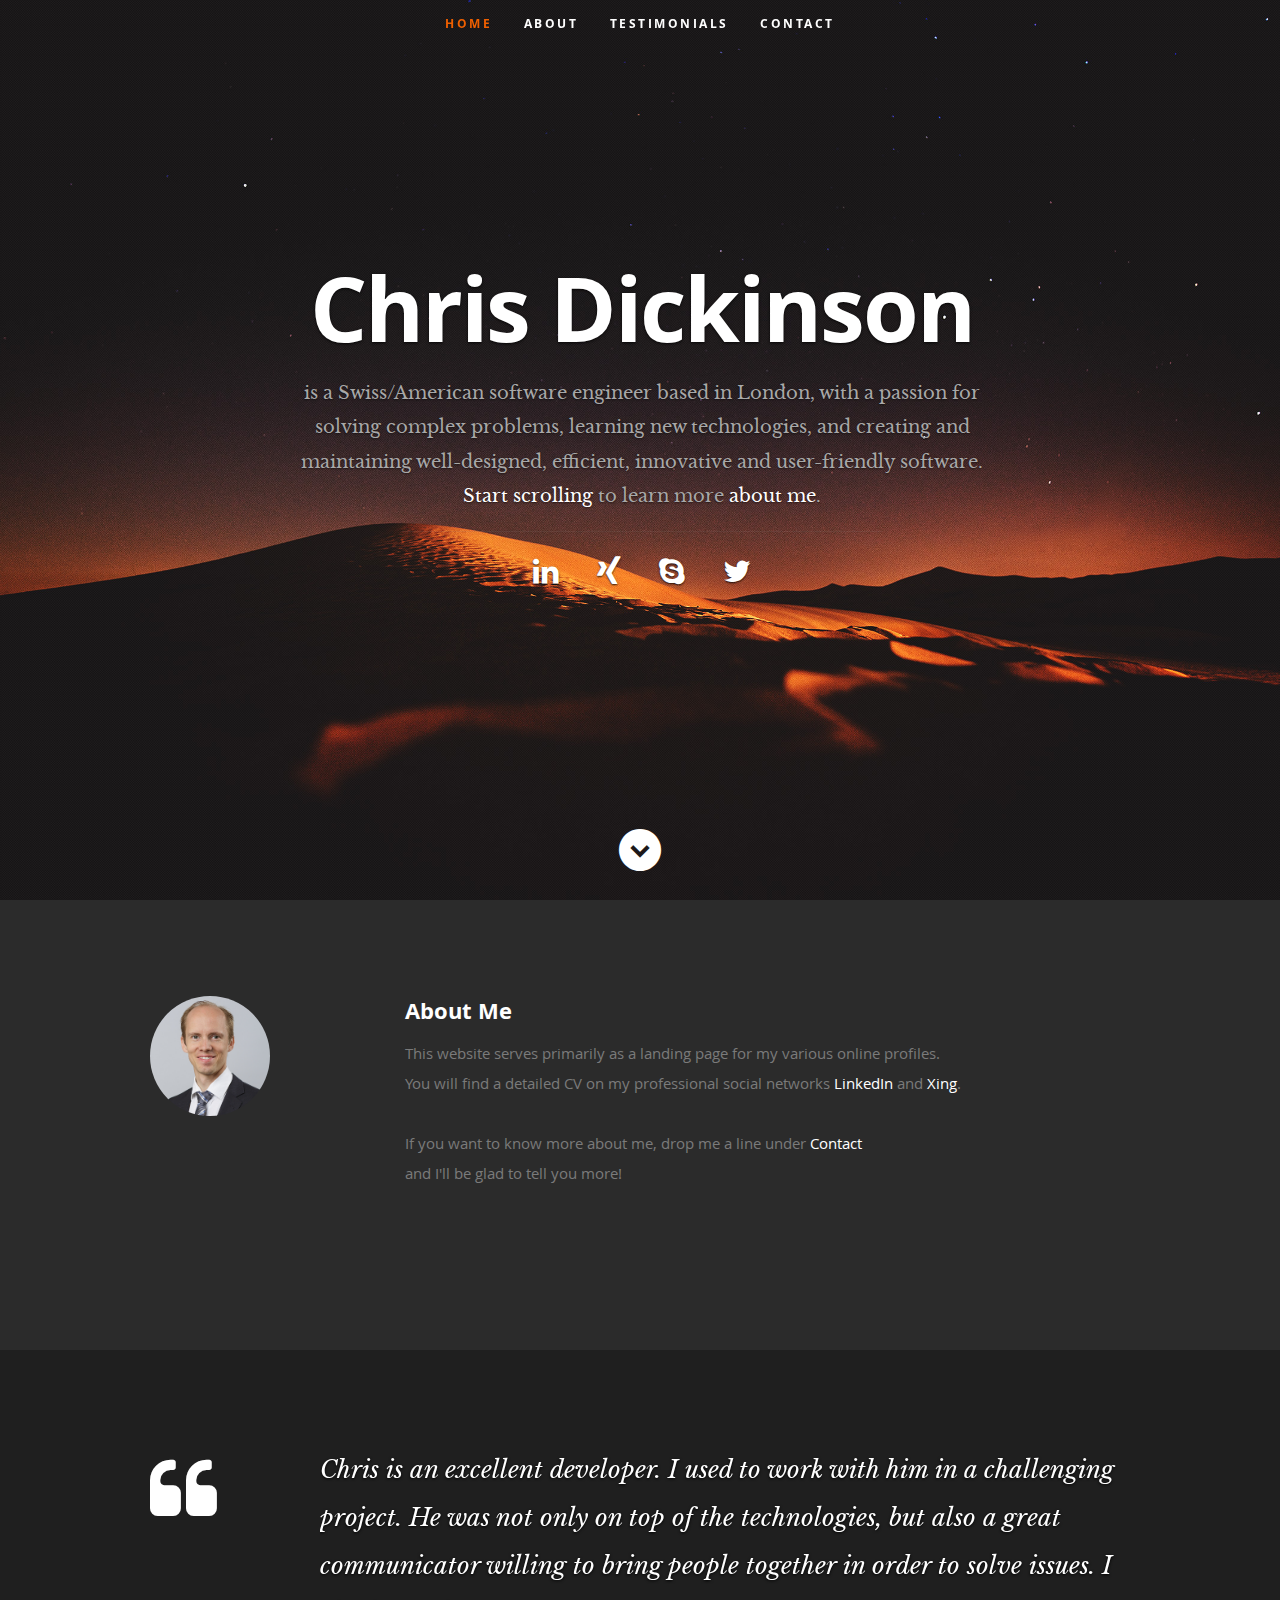
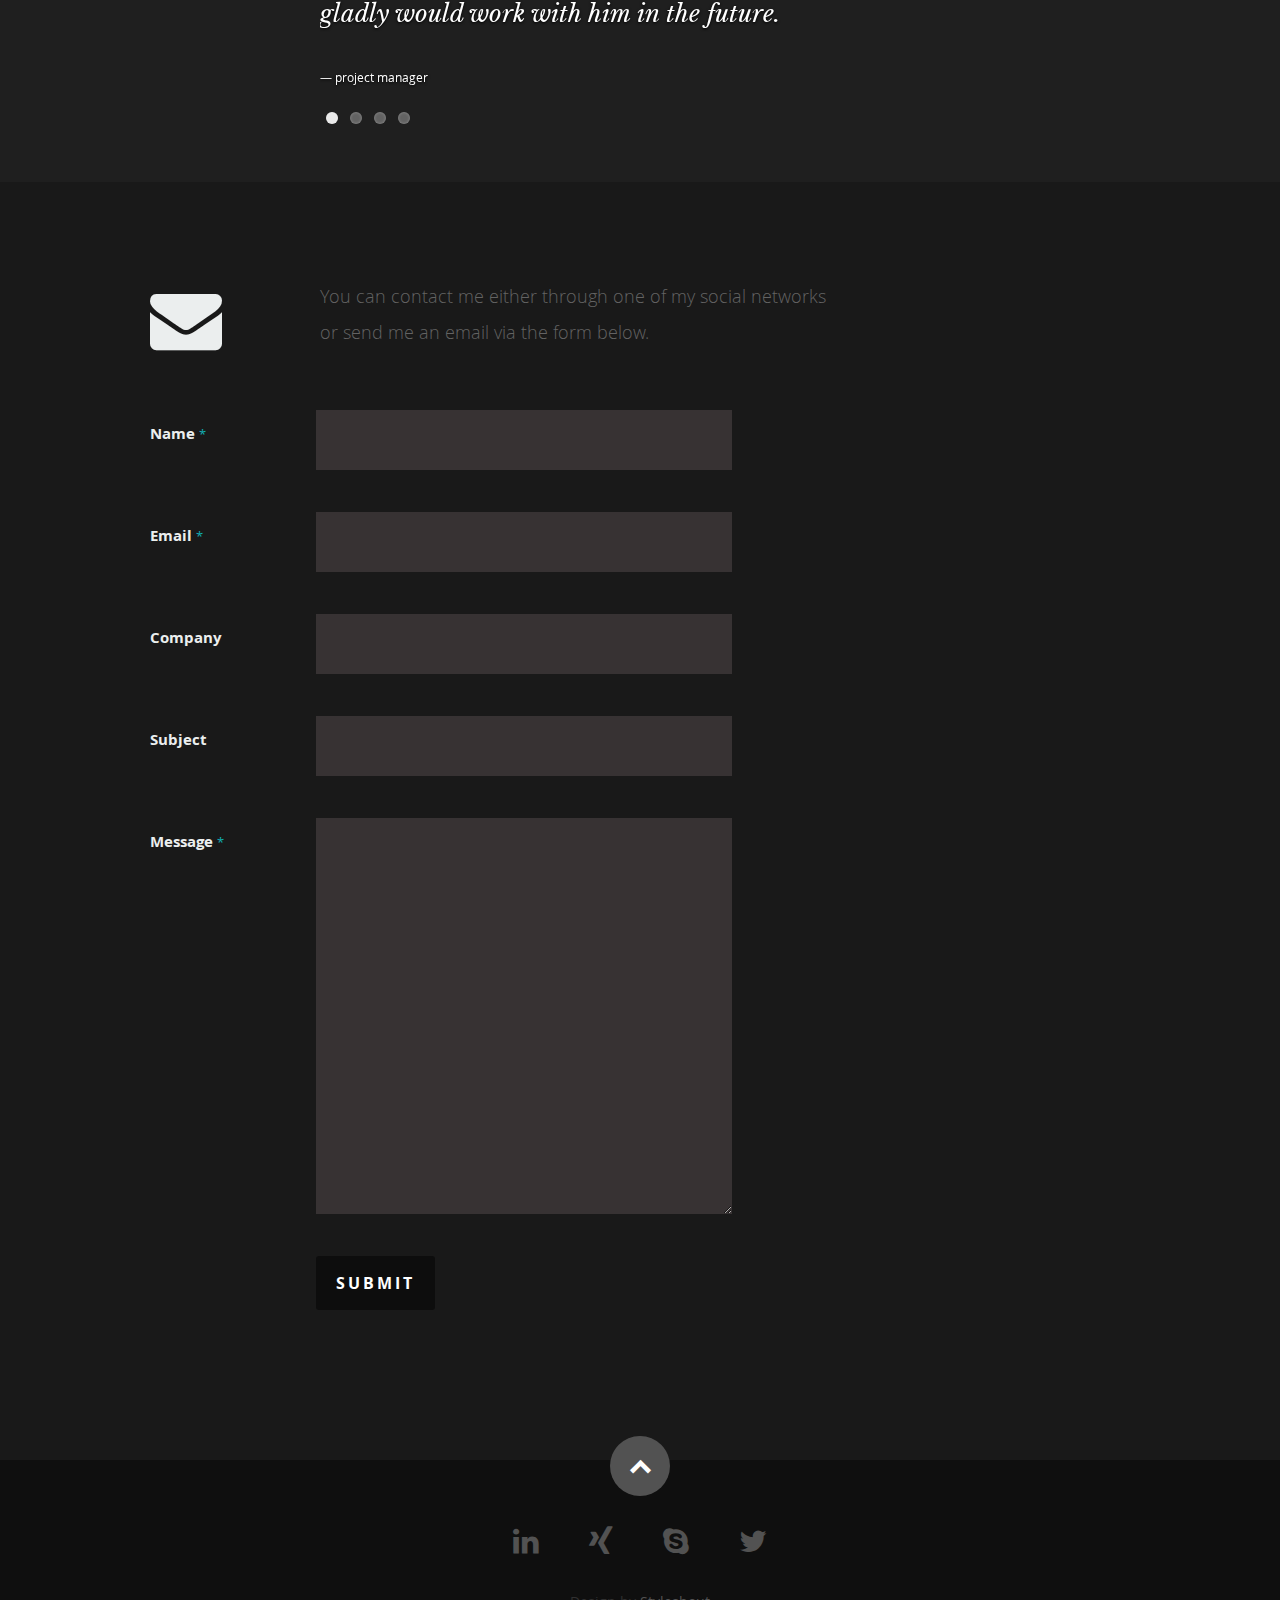
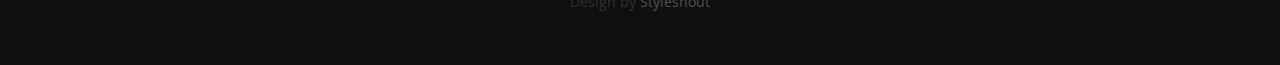
==== commit 8675fb90: "Added editable and optional Company field" ====
--- a/index.html
+++ b/index.html
@@ -210,7 +210,7 @@
             <div class="eight columns">
 
                <!-- form --> 
-               <form action="" method="post" id="contactForm" name="contact form">
+               <form action="" method="post" id="contactForm" name="Chris Dickinson Website - Contact Form">
 					<fieldset>
 
                   <div>
@@ -221,6 +221,11 @@
                   <div>
 						   <label for="contactEmail">Email <span class="required">*</span></label>
 						   <input type="text" value="" size="35" id="contactEmail" name="email">
+                  </div>
+
+                  <div>
+						   <label for="contactCompany">Company</label>
+						   <input type="text" value="" size="35" id="contactCompany" name="company">
                   </div>
 
                   <div>
@@ -239,7 +244,6 @@
                         <img alt="" src="images/loader.gif">
                      </span>
                   </div>
-<input type="hidden" name="company" value="chris.dickinson.ch" />
 					</fieldset>
                </form> 
                <!-- Form End -->
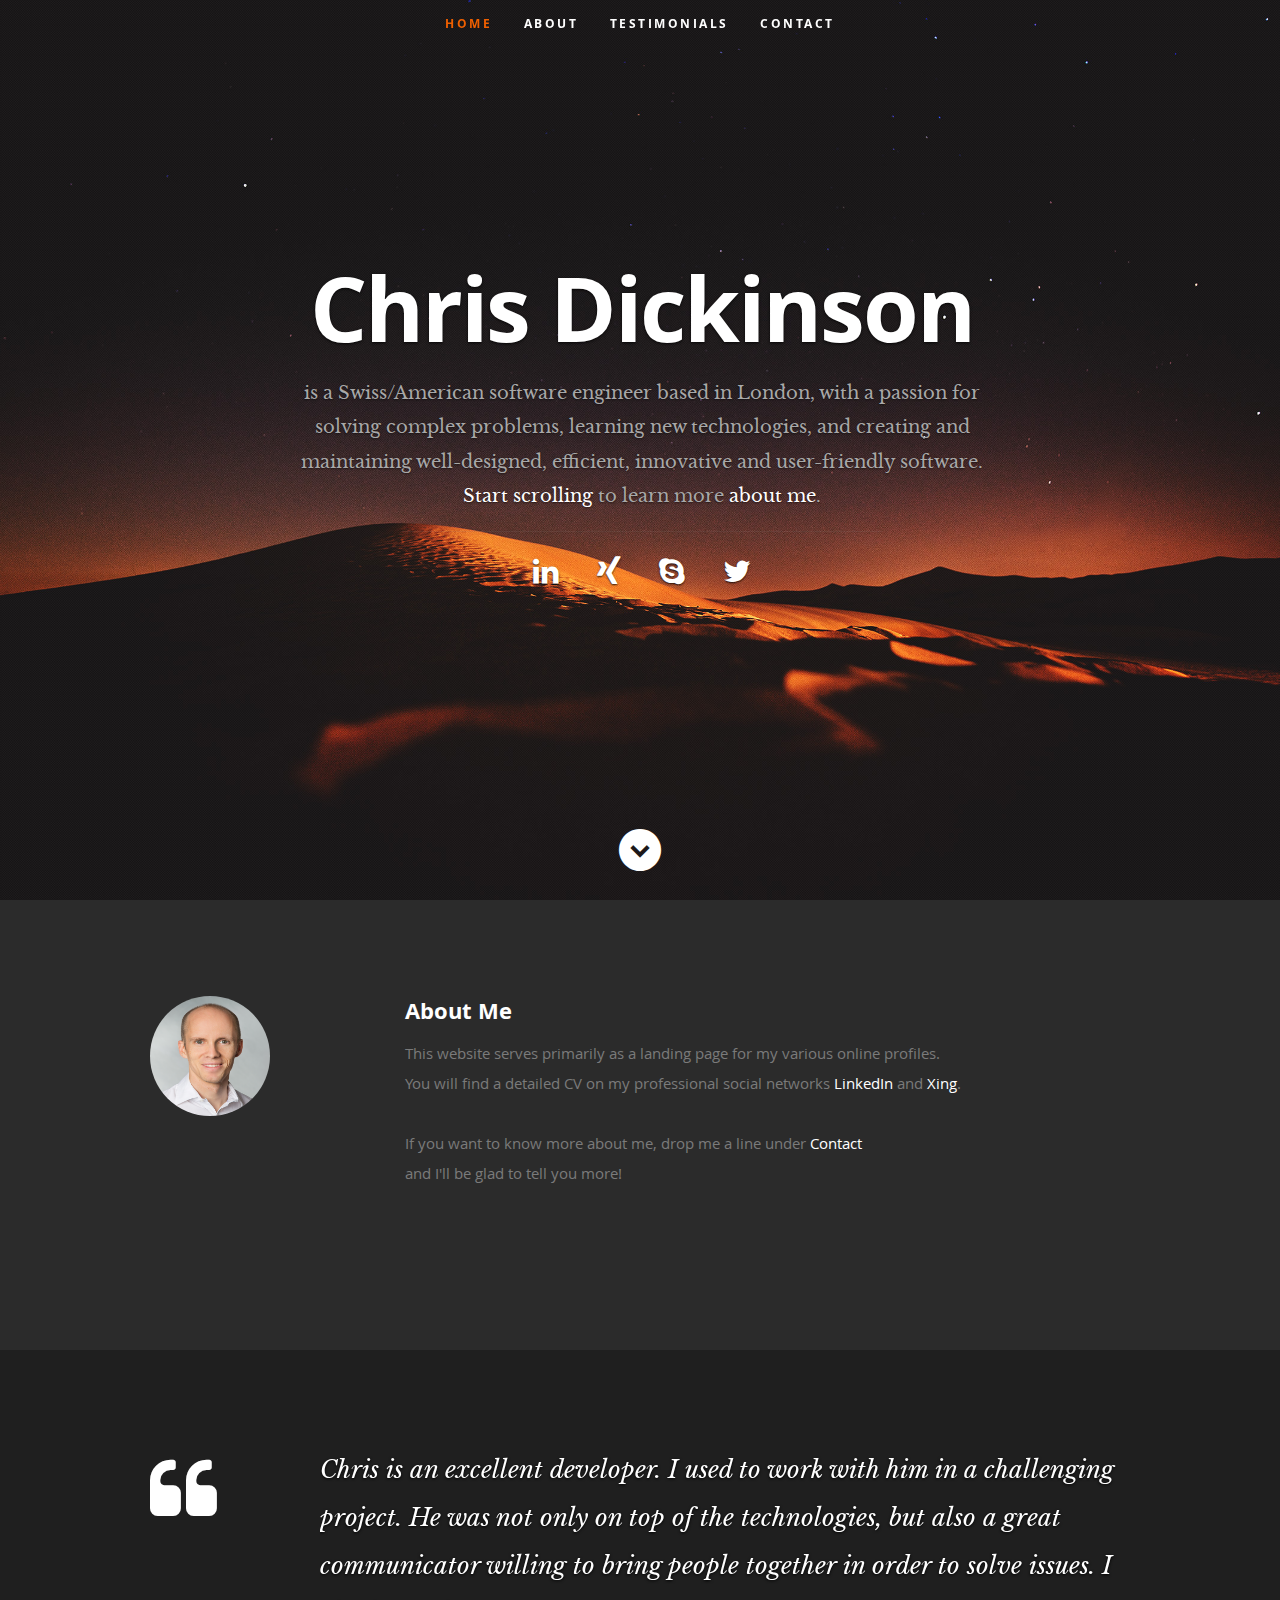
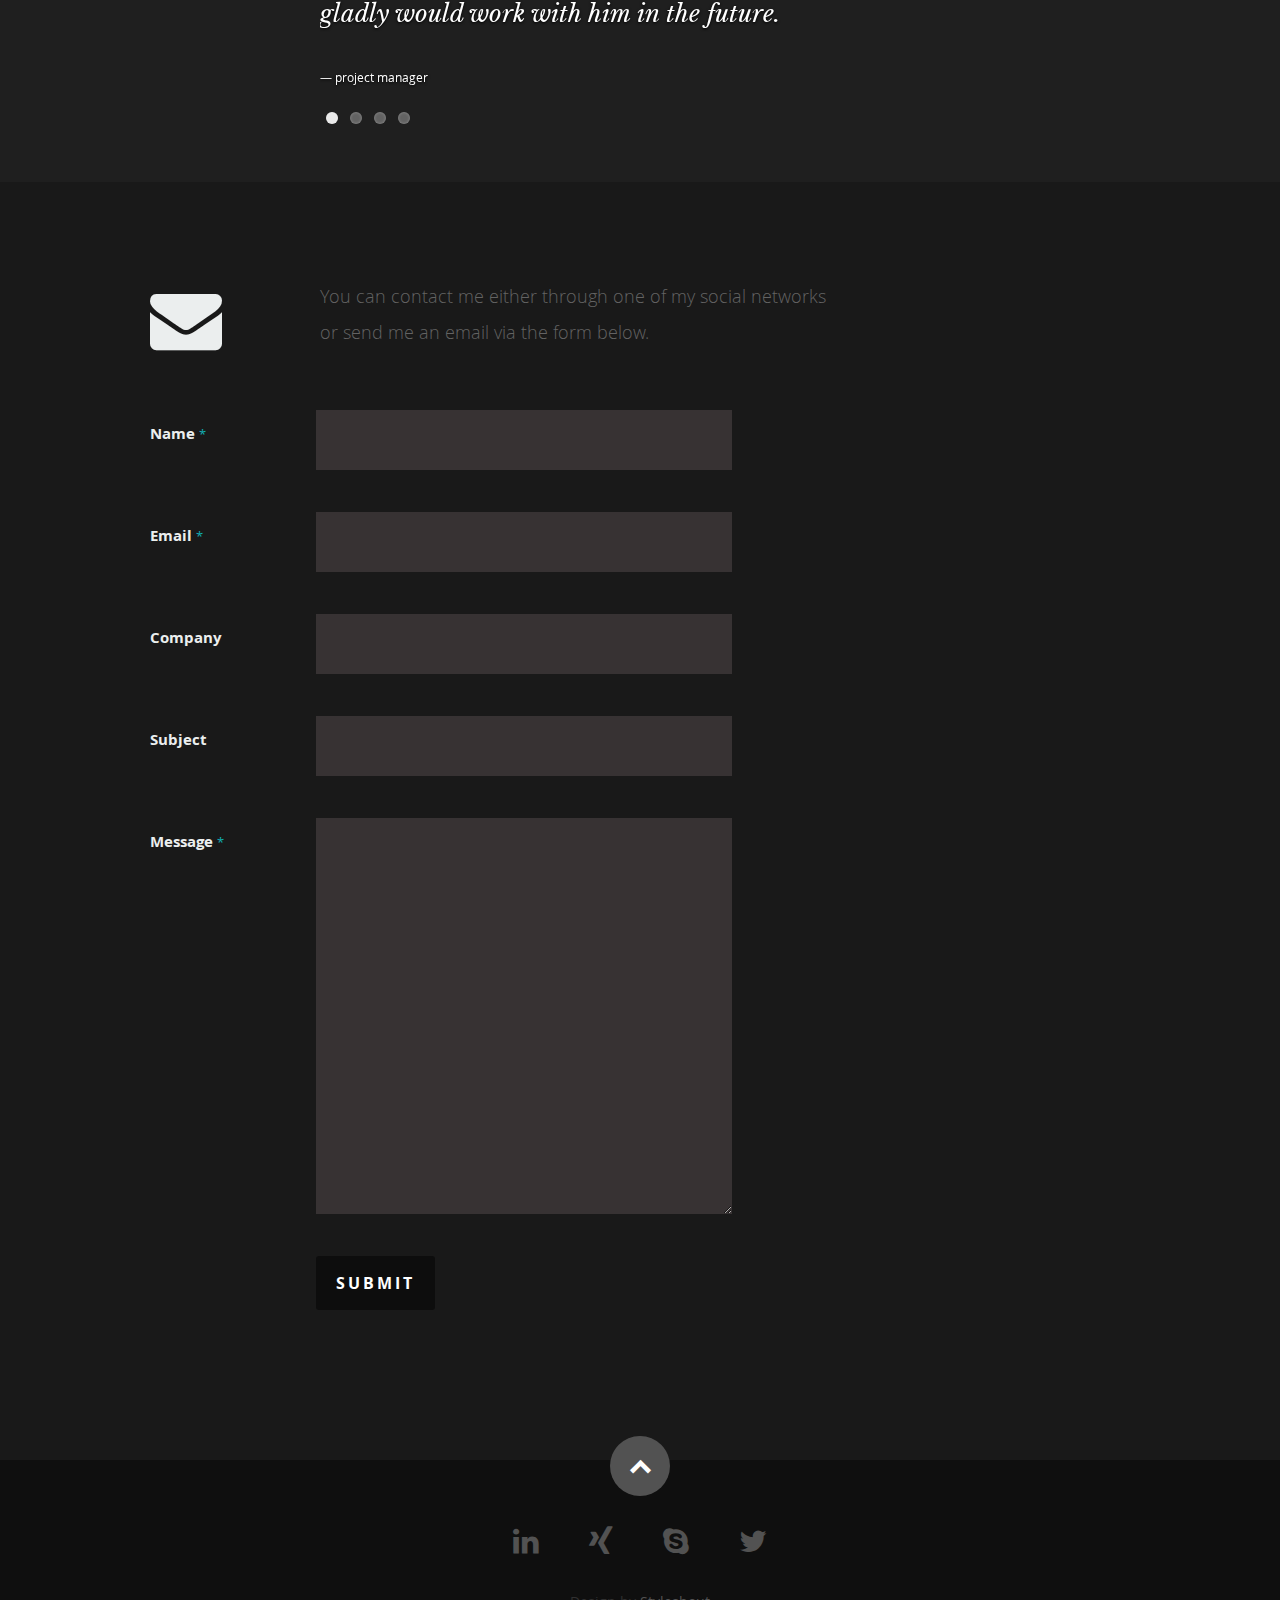
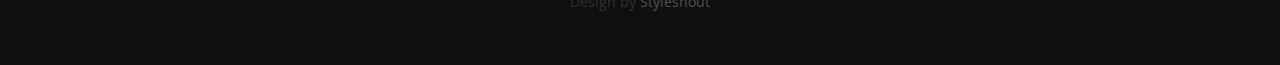
==== commit ddbb55f1: "change profile pic" ====
--- a/index.html
+++ b/index.html
@@ -82,7 +82,7 @@
 
          <div class="three columns">
 
-            <img class="profile-pic"  src="images/profilepic.jpg" alt="" />
+            <img class="profile-pic"  src="images/profilepic.png" alt="" />
 
          </div>
 
@@ -91,8 +91,8 @@
             <h2>About Me</h2>
 
             <p>This website serves primarily as a landing page for my various online profiles.<br/>
-You will find a detailed CV on my professional social networks 
-<a target="_blank" href="https://ch.linkedin.com/in/christopherdickinson">LinkedIn</a> and 
+You will find a detailed CV on my professional social networks
+<a target="_blank" href="https://ch.linkedin.com/in/christopherdickinson">LinkedIn</a> and
 <a target="_blank" href="https://www.xing.com/profile/Christopher_Dickinson2">Xing</a>.
             </p>
             <p>If you want to know more about me, drop me a line under <a class="smoothscroll" href="#contact">Contact</a><br/>
@@ -209,8 +209,8 @@
 
             <div class="eight columns">
 
-               <!-- form --> 
-               <form action="" method="post" id="contactForm" name="Chris Dickinson Website - Contact Form">
+               <!-- form -->
+               <form action="" method="post" id="contactForm" name="Chris Dickinson's Website - Contact Form">
 					<fieldset>
 
                   <div>
@@ -245,7 +245,7 @@
                      </span>
                   </div>
 					</fieldset>
-               </form> 
+               </form>
                <!-- Form End -->
 
                <!-- contact-warning -->
@@ -278,7 +278,7 @@
             </ul>
 
             <ul class="copyright">
-               <li>Design by <a title="Styleshout" href="http://www.styleshout.com/">Styleshout</a></li>   
+               <li>Design by <a title="Styleshout" href="http://www.styleshout.com/">Styleshout</a></li>
             </ul>
 
          </div>
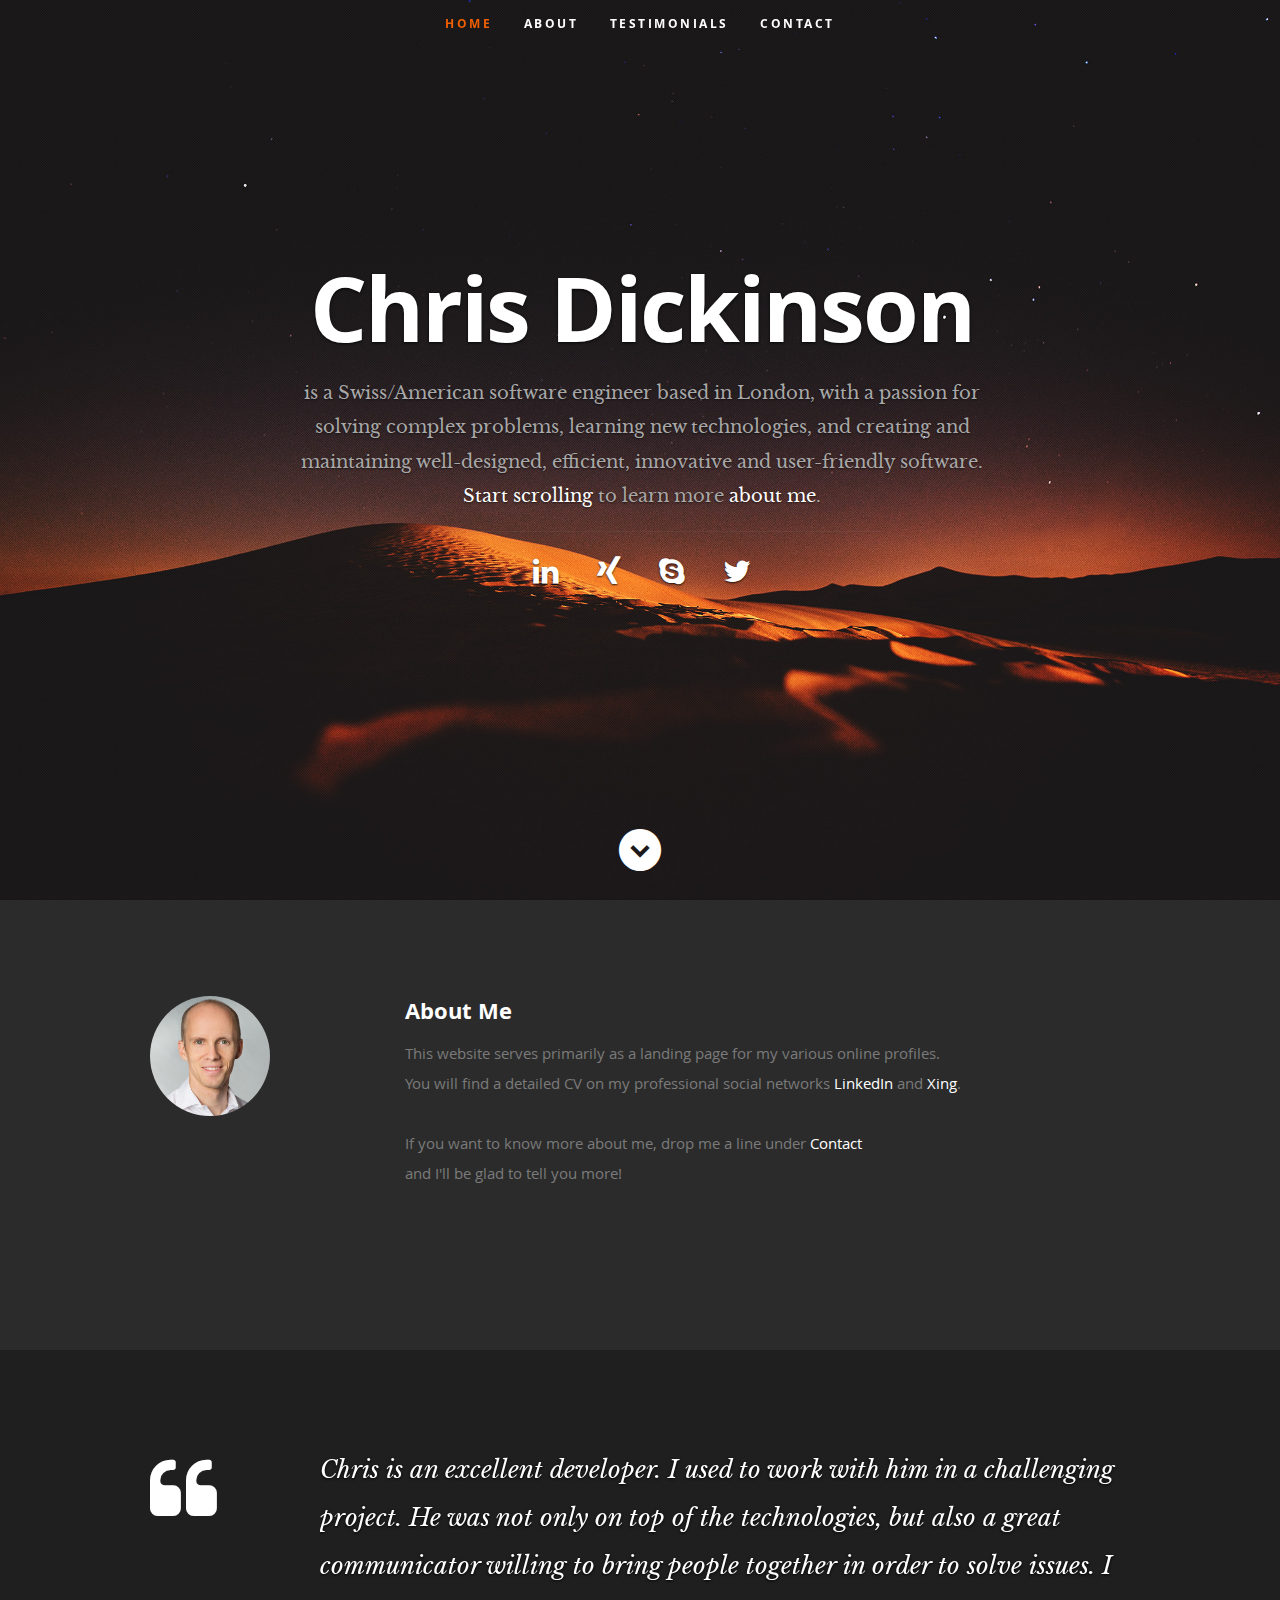
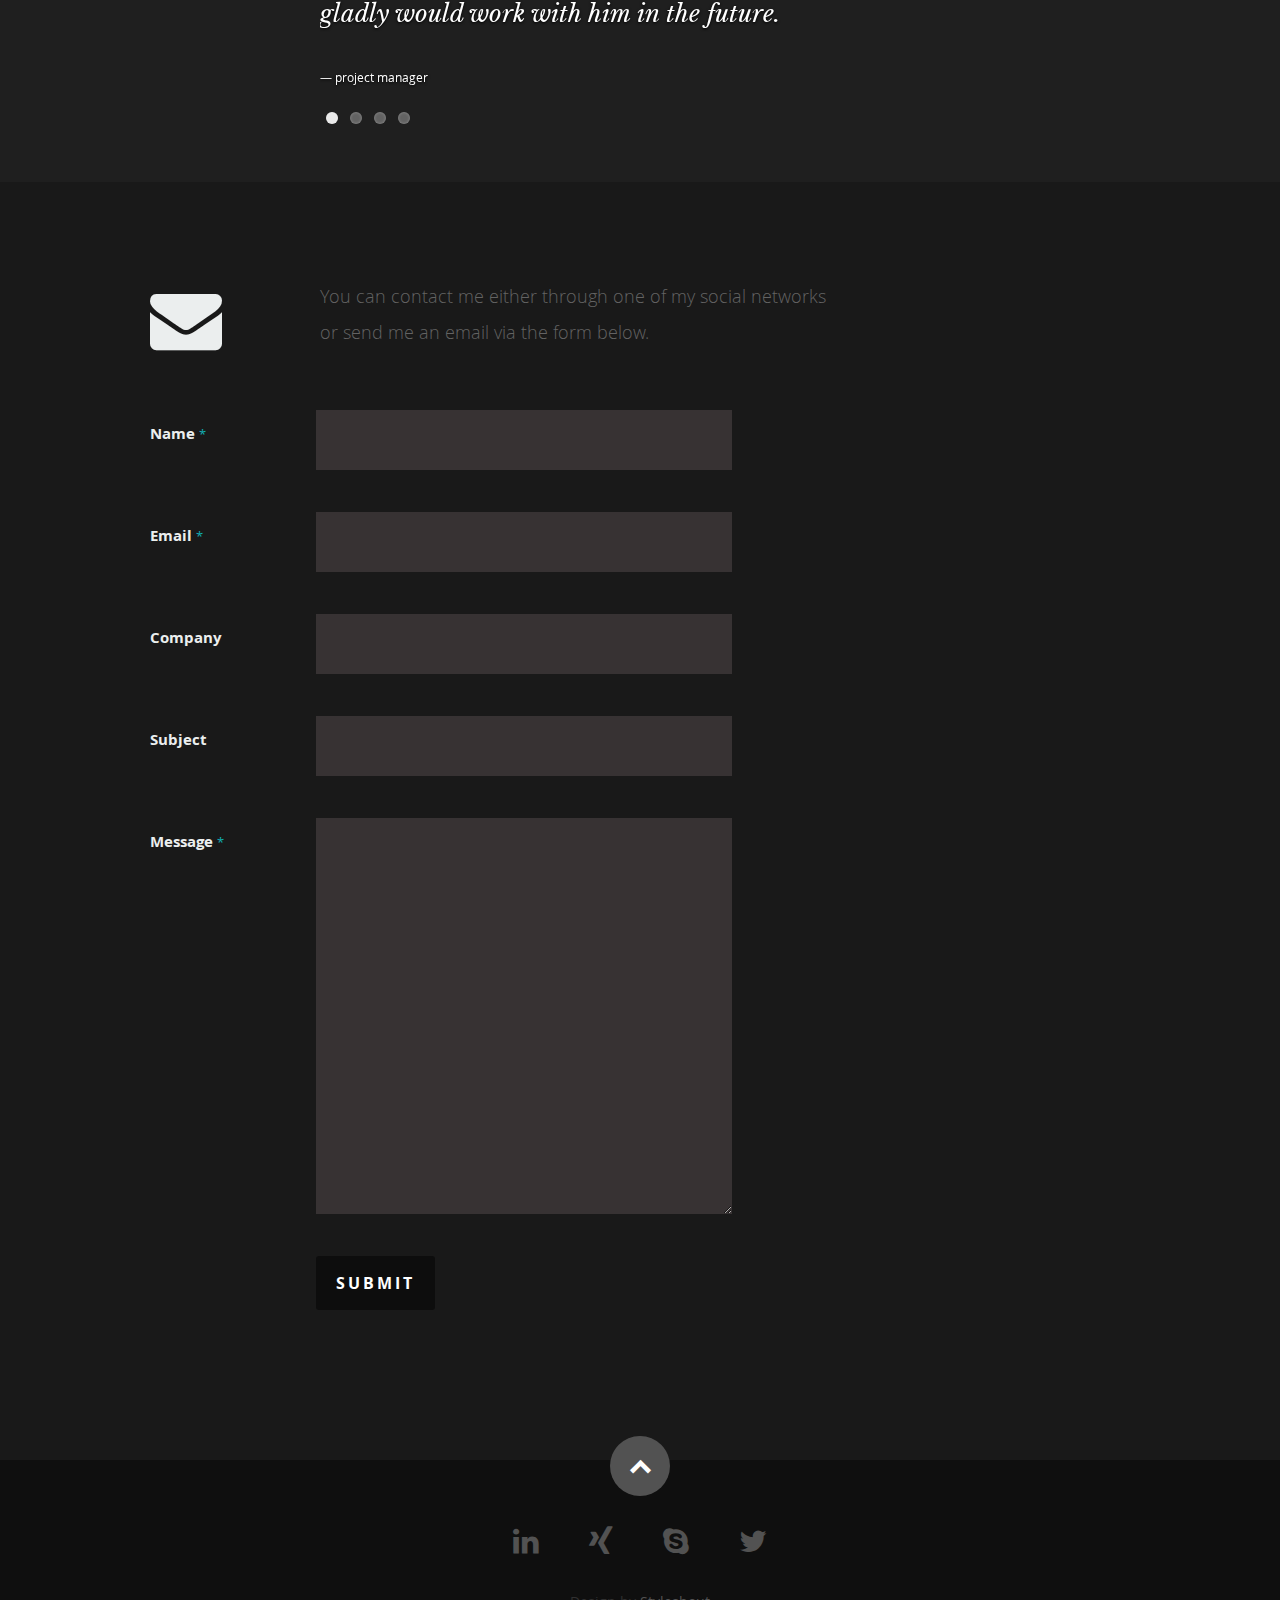
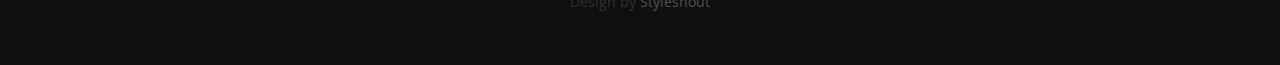
==== commit acba3adb: "add bitcoin div" ====
--- a/index.html
+++ b/index.html
@@ -286,6 +286,11 @@
          <div id="go-top"><a class="smoothscroll" title="Back to Top" href="#home"><i class="icon-up-open"></i></a></div>
 
       </div>
+	   
+      <div class="row">
+	<div id="btc-quote"></div>
+        <script type="text/javascript" src="https://www.weusecoins.com/embed.js"><script>      
+      </div>
 
    </footer> <!-- Footer End-->
 
